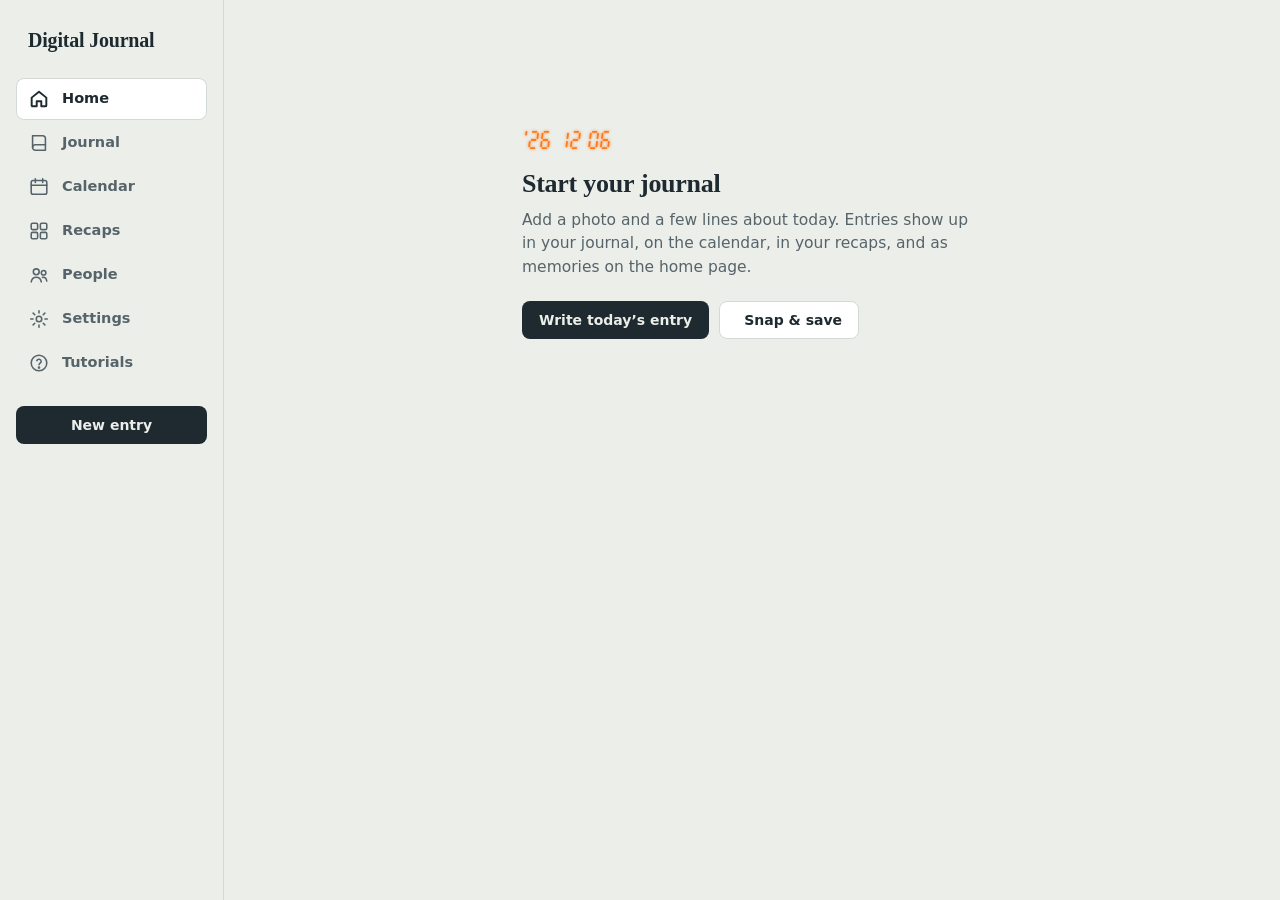
==== index.html @ 603ba82e "Add files via upload" ====
<!doctype html>
<html lang="en" data-theme="fog" class="tf-classic">
<head>
  <meta charset="utf-8">
  <meta name="viewport" content="width=device-width, initial-scale=1, viewport-fit=cover">
  <title>Digital Journal</title>
  <meta name="theme-color" content="#ECEEEA">
  <meta name="apple-mobile-web-app-capable" content="yes">
  <link rel="manifest" href="manifest.webmanifest">
  <link rel="icon" href="icons/icon.svg" type="image/svg+xml">
  <link rel="apple-touch-icon" href="icons/icon-192.png">
  <script>
    // Apply saved look settings before the page draws, so there is no flash.
    try {
      var s = JSON.parse(localStorage.getItem('dj-settings') || '{}'), r = document.documentElement;
      var t = s.theme || 'fog';
      if (t === 'auto') t = window.matchMedia && matchMedia('(prefers-color-scheme: dark)').matches ? (s.autoDark || 'midnight') : (s.autoLight || 'fog');
      if (t === 'seasonal') { var m = new Date().getMonth(); t = m < 2 || m === 11 ? 'winter' : m < 5 ? 'spring' : m < 8 ? 'summer' : 'autumn'; }
      if (localStorage.getItem('dj-lock')) r.classList.add('is-locked');
      r.dataset.theme = t;
      if (s.titleFont) r.classList.add('tf-' + s.titleFont);
      r.dataset.paper = s.paper || 'plain';
      r.dataset.frame = s.frame || 'none';
      r.dataset.dropcap = s.dropcap === false ? 'off' : 'on';
    } catch (e) {}
  </script>
  <link rel="stylesheet" href="styles.css">
</head>
<body>
  <div id="lockScreen" class="lock-screen" hidden>
    <form class="lock-card" id="lockForm" novalidate>
      <svg class="lock-icon" viewBox="0 0 24 24" aria-hidden="true"><rect x="5" y="10.5" width="14" height="10" rx="2"/><path d="M8 10.5V8a4 4 0 0 1 8 0v2.5"/></svg>
      <h1 id="lockHello">Welcome back</h1>
      <p class="muted">Enter your passcode to open your journal.</p>
      <input id="lockPass" class="text-input lock-input" type="password" autocomplete="current-password" aria-label="Passcode" placeholder="Passcode">
      <p class="ed-error" id="lockError" role="alert"></p>
      <button class="btn btn-primary lock-btn" type="submit" id="lockBtn">Unlock</button>
      <button class="linkbtn" type="button" id="lockForgot">Forgot your passcode?</button>
      <div class="lock-forgot" id="lockForgotBox" hidden>
        <p>Your journal is encrypted with your passcode, so it can’t be reset. To start again, erase this journal and then import a backup file in Settings.</p>
        <label class="field"><span>Type ERASE to confirm</span><input id="lockErase" class="text-input" type="text" autocomplete="off"></label>
        <button class="btn btn-danger" type="button" id="lockEraseBtn">Erase this journal</button>
      </div>
    </form>
  </div>
  <!-- Ink texture used by the rubber-stamp date style -->
  <svg width="0" height="0" style="position:absolute" aria-hidden="true">
    <filter id="rough"><feTurbulence type="fractalNoise" baseFrequency="1.4" numOctaves="2" seed="3" result="n"/><feDisplacementMap in="SourceGraphic" in2="n" scale="1.6"/></filter>
  </svg>

  <div class="shell">
    <nav class="rail" aria-label="Main">
      <a class="brand" href="#/home">Digital Journal</a>
      <a class="nav-link" data-nav="home" href="#/home">
        <svg viewBox="0 0 24 24" aria-hidden="true"><path d="M4 10.5 12 4l8 6.5V19a1 1 0 0 1-1 1h-4.5v-5.5h-5V20H5a1 1 0 0 1-1-1z"/></svg>
        <span>Home</span>
      </a>
      <a class="nav-link" data-nav="journal" href="#/journal">
        <svg viewBox="0 0 24 24" aria-hidden="true"><path d="M5 4h11a3 3 0 0 1 3 3v13H8a3 3 0 0 1-3-3V4z"/><path d="M5 17a3 3 0 0 1 3-3h11"/></svg>
        <span>Journal</span>
      </a>
      <a class="nav-link" data-nav="calendar" href="#/calendar">
        <svg viewBox="0 0 24 24" aria-hidden="true"><rect x="3.5" y="5" width="17" height="15" rx="2"/><path d="M3.5 10h17M8 3v4M16 3v4"/></svg>
        <span>Calendar</span>
      </a>
      <a class="nav-link" data-nav="recap" href="#/recap">
        <svg viewBox="0 0 24 24" aria-hidden="true"><rect x="3.5" y="3.5" width="7" height="7" rx="1.5"/><rect x="13.5" y="3.5" width="7" height="7" rx="1.5"/><rect x="3.5" y="13.5" width="7" height="7" rx="1.5"/><rect x="13.5" y="13.5" width="7" height="7" rx="1.5"/></svg>
        <span>Recaps</span>
      </a>
      <a class="nav-link" data-nav="people" href="#/people">
        <svg viewBox="0 0 24 24" aria-hidden="true"><circle cx="9" cy="8.5" r="3.2"/><path d="M3.5 19.5c.6-3.2 2.9-5 5.5-5s4.9 1.8 5.5 5"/><circle cx="17" cy="9.5" r="2.5"/><path d="M15.8 14.6c2.3-.3 4.2 1.2 4.7 4"/></svg>
        <span>People</span>
      </a>
      <a class="nav-link" data-nav="settings" href="#/settings">
        <svg viewBox="0 0 24 24" aria-hidden="true"><circle cx="12" cy="12" r="3"/><path d="M12 3v2.5M12 18.5V21M3 12h2.5M18.5 12H21M5.6 5.6l1.8 1.8M16.6 16.6l1.8 1.8M5.6 18.4l1.8-1.8M16.6 7.4l1.8-1.8"/></svg>
        <span>Settings</span>
      </a>
      <a class="nav-link nav-help" data-nav="help" href="#/help">
        <svg viewBox="0 0 24 24" aria-hidden="true"><circle cx="12" cy="12" r="8.5"/><path d="M9.6 9.4a2.5 2.5 0 0 1 4.8.9c0 1.7-2.4 2.1-2.4 3.7"/><circle cx="12" cy="17" r=".6" fill="currentColor"/></svg>
        <span>Tutorials</span>
      </a>
      <button class="btn btn-primary rail-new" type="button" data-action="new">New entry</button>
      <button class="btn btn-ghost rail-lock" type="button" data-action="lock-now" hidden>
        <svg viewBox="0 0 24 24" aria-hidden="true"><rect x="5" y="10.5" width="14" height="10" rx="2"/><path d="M8 10.5V8a4 4 0 0 1 8 0v2.5"/></svg>Lock now
      </button>
    </nav>
    <main id="view" tabindex="-1"></main>
  </div>

  <button class="fab" type="button" data-action="new" aria-label="New entry">
    <svg viewBox="0 0 24 24" aria-hidden="true"><path d="M12 5v14M5 12h14"/></svg>
  </button>

  <dialog id="editor" aria-labelledby="edHeading">
    <form id="editorForm" novalidate>
      <header class="ed-head">
        <button type="button" class="btn btn-ghost" data-ed="cancel">Cancel</button>
        <h2 id="edHeading">New entry</h2>
        <button type="submit" class="btn btn-primary" id="edSave">Save</button>
      </header>
      <div class="ed-body" id="edBody">
        <div class="ed-draft" id="edDraft" hidden></div>
        <div class="ed-top">
          <label class="ed-date"><span>Date</span><input type="date" id="edDate" required></label>
          <button type="button" class="ed-toggle" data-ed="fav" id="edFav" aria-pressed="false" title="Favorite">☆ Favorite</button>
        </div>
        <p class="ed-auto" id="edAuto" hidden></p>
        <div class="ed-field">
          <p class="ed-label" id="edMoodLabel">Mood <span id="edMoodName"></span></p>
          <div class="ed-moods" id="edMoods" role="radiogroup" aria-labelledby="edMoodLabel"></div>
        </div>
        <div class="ed-photos" id="edPhotos"></div>
        <label class="ed-add">
          <input type="file" id="edFile" accept="image/*" multiple>
          <svg viewBox="0 0 24 24" aria-hidden="true"><rect x="3.5" y="5.5" width="17" height="13" rx="2"/><circle cx="9" cy="10.5" r="1.6"/><path d="m4 17 5-4.5 3.5 3 3-2.5 4.5 4"/></svg>
          <span>Add photos</span>
        </label>
        <p class="ed-hint">You can also drop or paste photos here. The first photo is the cover.</p>
        <div id="edTitleWrap" class="ed-title-wrap">
          <input id="edTitle" class="ed-title title-text" type="text" placeholder="Title (optional)" maxlength="140" autocomplete="off">
        </div>
        <div class="ed-fonts" id="edFonts" role="radiogroup" aria-label="Title font"></div>
        <div class="ed-prompts" id="edPrompts"></div>
        <textarea id="edText" class="ed-text" placeholder="What happened today?" rows="8"></textarea>
        <div class="ed-field">
          <p class="ed-label">Voice notes &amp; videos</p>
          <div class="ed-media" id="edMedia"></div>
          <div class="row-tight">
            <button type="button" class="btn btn-line" data-ed="record">● Record a voice note</button>
            <label class="btn btn-line ed-vid"><input type="file" id="edVideo" accept="video/*">🎬 Add a video</label>
          </div>
        </div>
        <div class="ed-field">
          <p class="ed-label">Song of the day</p>
          <div class="ed-song">
            <input id="edSongTitle" class="text-input" type="text" placeholder="Song" maxlength="120" autocomplete="off">
            <input id="edSongArtist" class="text-input" type="text" placeholder="Artist" maxlength="120" autocomplete="off">
            <input id="edSongLink" class="text-input" type="url" placeholder="Link (Spotify, YouTube…), optional" maxlength="500" autocomplete="off">
          </div>
        </div>
        <div class="ed-field">
          <p class="ed-label">Who was there</p>
          <div class="ed-people" id="edPeople"></div>
        </div>
        <div class="ed-field">
          <p class="ed-label">Tags</p>
          <div class="ed-tags" id="edTags"></div>
        </div>
        <div class="ed-field">
          <p class="ed-label"><label for="edPlace">Where</label></p>
          <div class="ed-place-row">
            <select id="edPlace" class="text-input"></select>
            <button type="button" class="btn btn-line" data-ed="new-place">New place</button>
          </div>
        </div>
        <div class="ed-field">
          <p class="ed-label" id="edTintLabel">Entry color</p>
          <div class="ed-tints" id="edTints" role="radiogroup" aria-labelledby="edTintLabel"></div>
        </div>
        <p class="ed-error" id="edError" role="alert"></p>
        <div class="ed-danger" id="edDanger">
          <button type="button" class="btn btn-danger" data-ed="delete">Delete entry</button>
        </div>
      </div>
    </form>
  </dialog>

  <dialog id="personDlg" class="mini" aria-labelledby="pdHeading">
    <form id="personForm" novalidate>
      <header class="ed-head">
        <button type="button" class="btn btn-ghost" data-close>Cancel</button>
        <h2 id="pdHeading">New person</h2>
        <button type="submit" class="btn btn-primary">Save</button>
      </header>
      <div class="mini-body">
        <label class="avatar-pick">
          <input type="file" id="pdFile" accept="image/*">
          <span class="avatar xl" id="pdAvatar"></span>
          <span class="link">Choose photo</span>
        </label>
        <label class="field"><span>Name</span><input id="pdName" class="text-input" type="text" maxlength="60" autocomplete="off" required></label>
        <p class="ed-error" id="pdError" role="alert"></p>
        <div class="ed-danger" id="pdDanger"><button type="button" class="btn btn-danger" data-pd="delete">Delete person</button></div>
      </div>
    </form>
  </dialog>

  <dialog id="placeDlg" class="mini" aria-labelledby="plHeading">
    <form id="placeForm" novalidate>
      <header class="ed-head">
        <button type="button" class="btn btn-ghost" data-close>Cancel</button>
        <h2 id="plHeading">New place</h2>
        <button type="submit" class="btn btn-primary">Save</button>
      </header>
      <div class="mini-body">
        <label class="field"><span>Name</span><input id="plName" class="text-input" type="text" maxlength="80" placeholder="Library, Mom’s house, Lake Thunderbird…" autocomplete="off" required></label>
        <label class="field"><span>Address or Google Maps link</span><input id="plAddr" class="text-input" type="text" maxlength="500" placeholder="Paste a link or type an address" autocomplete="off"></label>
        <div class="row-tight">
          <button type="button" class="btn btn-line" data-pl="locate">Use my current location</button>
          <span class="muted" id="plStatus"></span>
        </div>
        <div class="map-box" id="plMap"></div>
        <p class="ed-error" id="plError" role="alert"></p>
        <div class="ed-danger" id="plDanger"><button type="button" class="btn btn-danger" data-pl="delete">Delete place</button></div>
      </div>
    </form>
  </dialog>

  <dialog id="passDlg" class="mini" aria-labelledby="psHeading">
    <form id="passForm" novalidate>
      <header class="ed-head">
        <button type="button" class="btn btn-ghost" data-close>Cancel</button>
        <h2 id="psHeading">Set a passcode</h2>
        <button type="submit" class="btn btn-primary" id="psSave">Save</button>
      </header>
      <div class="mini-body" id="psBody"></div>
    </form>
  </dialog>

  <dialog id="quickDlg" class="mini" aria-labelledby="qcHeading">
    <form id="quickForm" novalidate>
      <header class="ed-head">
        <button type="button" class="btn btn-ghost" data-close>Cancel</button>
        <h2 id="qcHeading">Snap &amp; save</h2>
        <button type="submit" class="btn btn-primary" id="qcSave">Save</button>
      </header>
      <div class="mini-body">
        <div class="qc-photo" id="qcPhoto">
          <label class="btn btn-line"><input type="file" id="qcCamera" accept="image/*" capture="environment" hidden>Take photo</label>
          <label class="btn btn-line"><input type="file" id="qcPick" accept="image/*" hidden>Choose photo</label>
        </div>
        <input id="qcLine" class="text-input qc-line" type="text" maxlength="140" placeholder="One line about it" autocomplete="off">
        <div class="ed-moods qc-moods" id="qcMoods" role="radiogroup" aria-label="Mood"></div>
        <p class="muted" id="qcInfo"></p>
        <p class="ed-error" id="qcError" role="alert"></p>
      </div>
    </form>
  </dialog>

  <dialog id="tagDlg" class="mini" aria-labelledby="tgHeading">
    <form id="tagForm" novalidate>
      <header class="ed-head">
        <button type="button" class="btn btn-ghost" data-close>Cancel</button>
        <h2 id="tgHeading">New tag</h2>
        <button type="submit" class="btn btn-primary">Save</button>
      </header>
      <div class="mini-body">
        <label class="field"><span>Name</span><input id="tgName" class="text-input" type="text" maxlength="40" autocomplete="off" required></label>
        <div class="field"><span>Color</span><div class="ed-tints" id="tgColors" role="radiogroup" aria-label="Tag color"></div></div>
        <p class="ed-error" id="tgError" role="alert"></p>
        <div class="ed-danger" id="tgDanger"><button type="button" class="btn btn-danger" data-tg="delete">Delete tag</button></div>
      </div>
    </form>
  </dialog>

  <dialog id="lightbox" aria-label="Photo viewer">
    <img id="lbImg" alt="">
    <video id="lbVideo" controls playsinline hidden></video>
    <button type="button" class="lb-btn lb-close" data-lb="close" aria-label="Close">
      <svg viewBox="0 0 24 24" aria-hidden="true"><path d="M6 6l12 12M18 6 6 18"/></svg>
    </button>
    <button type="button" class="lb-btn lb-prev" data-lb="prev" aria-label="Previous photo">
      <svg viewBox="0 0 24 24" aria-hidden="true"><path d="M15 5l-7 7 7 7"/></svg>
    </button>
    <button type="button" class="lb-btn lb-next" data-lb="next" aria-label="Next photo">
      <svg viewBox="0 0 24 24" aria-hidden="true"><path d="M9 5l7 7-7 7"/></svg>
    </button>
    <p class="lb-count" id="lbCount"></p>
  </dialog>

  <div id="tray" class="tray" hidden></div>
  <div id="toast" role="status" aria-live="polite"></div>

  <script src="core.js"></script>
  <script src="app.js"></script>
</body>
</html>
---- styles.css ----
/* Digital Journal — styles (v0.2) */

/* ---------- Fonts (bundled so the app works offline) ---------- */
@font-face { font-family: "Literata"; font-weight: 200 900; font-display: swap; src: url("fonts/literata-latin-opsz-normal.woff2") format("woff2"); }
@font-face { font-family: "Manrope"; font-weight: 200 800; font-display: swap; src: url("fonts/manrope-latin-wght-normal.woff2") format("woff2"); }
@font-face { font-family: "Playfair Display"; font-weight: 400 900; font-display: swap; src: url("fonts/playfair-display-latin-wght-normal.woff2") format("woff2"); }
@font-face { font-family: "Caveat"; font-weight: 400 700; font-display: swap; src: url("fonts/caveat-latin-wght-normal.woff2") format("woff2"); }
@font-face { font-family: "Dancing Script"; font-weight: 400 700; font-display: swap; src: url("fonts/dancing-script-latin-wght-normal.woff2") format("woff2"); }
@font-face { font-family: "Special Elite"; font-weight: 400; font-display: swap; src: url("fonts/special-elite-latin-400-normal.woff2") format("woff2"); }
@font-face { font-family: "Patrick Hand"; font-weight: 400; font-display: swap; src: url("fonts/patrick-hand-latin-400-normal.woff2") format("woff2"); }
@font-face { font-family: "Abril Fatface"; font-weight: 400; font-display: swap; src: url("fonts/abril-fatface-latin-400-normal.woff2") format("woff2"); }
@font-face { font-family: "Pacifico"; font-weight: 400; font-display: swap; src: url("fonts/pacifico-latin-400-normal.woff2") format("woff2"); }

/* ---------- Base tokens ---------- */
:root {
  --serif: "Literata", Georgia, "Times New Roman", serif;
  --sans: "Manrope", system-ui, -apple-system, "Segoe UI", Roboto, sans-serif;
  --stamp: #FF7A1A;
  --danger: #B3362B;
  --rail-w: 224px;
  --tab-h: 64px;
  --safe-b: env(safe-area-inset-bottom, 0px);
  --title-font: var(--serif);
  --title-weight: 600;
  --title-scale: 1;
  --tint-mix: 76%;
}

/* ---------- Themes (also used on the small previews in Settings) ---------- */
[data-theme="fog"]      { --fog:#ECEEEA; --fog-2:#E1E5E0; --paper:#FFFFFF; --ink:#1E2A2F; --ink-2:#56646A; --ink-3:#8A969A; --line:#D3D9D4; --sea:#2F6F73; --text:#2A383E; --stamp-ink:#E0600A; color-scheme: light; }
[data-theme="paper"]    { --fog:#F3EEE4; --fog-2:#E8E1D3; --paper:#FFFDF8; --ink:#2B2620; --ink-2:#6B6156; --ink-3:#9C9184; --line:#DDD4C4; --sea:#8A5A2B; --text:#3A332B; --stamp-ink:#D2591A; color-scheme: light; }
[data-theme="sepia"]    { --fog:#E6DAC3; --fog-2:#DACCB1; --paper:#F4EBDA; --ink:#3B2F22; --ink-2:#6E5D48; --ink-3:#9A8670; --line:#CDBC9E; --sea:#7A4E2A; --text:#45372A; --stamp-ink:#C4531A; color-scheme: light; }
[data-theme="sakura"]   { --fog:#F7EDEF; --fog-2:#EEDFE3; --paper:#FFFFFF; --ink:#3A2630; --ink-2:#7A5F6A; --ink-3:#A88F99; --line:#E7D3D9; --sea:#B8476D; --text:#45313B; --stamp-ink:#E0600A; color-scheme: light; }
[data-theme="lavender"] { --fog:#EEEDF6; --fog-2:#E2E0EF; --paper:#FFFFFF; --ink:#26223D; --ink-2:#625D7E; --ink-3:#918CA9; --line:#D9D6E8; --sea:#6150B0; --text:#34304A; --stamp-ink:#E0600A; color-scheme: light; }
[data-theme="ocean"]    { --fog:#E6EDF2; --fog-2:#D8E2EA; --paper:#FFFFFF; --ink:#172A39; --ink-2:#50677A; --ink-3:#8397A7; --line:#CCD8E2; --sea:#22639C; --text:#26394A; --stamp-ink:#E0600A; color-scheme: light; }
[data-theme="forest"]   { --fog:#E7EDE5; --fog-2:#DAE3D7; --paper:#FFFFFF; --ink:#1E2E23; --ink-2:#556A5B; --ink-3:#889A8C; --line:#CCD8CB; --sea:#3B774C; --text:#2B3D31; --stamp-ink:#D2591A; color-scheme: light; }
[data-theme="mint"]     { --fog:#E5F3EE; --fog-2:#D5EAE2; --paper:#FFFFFF; --ink:#15322A; --ink-2:#4E6E64; --ink-3:#84A097; --line:#C7E0D7; --sea:#1C8669; --text:#233F37; --stamp-ink:#E0600A; color-scheme: light; }
[data-theme="sunset"]   { --fog:#F6E9E0; --fog-2:#EEDBCF; --paper:#FFFBF8; --ink:#3A2420; --ink-2:#7A5C55; --ink-3:#A88B83; --line:#E8D2C5; --sea:#B9472A; --text:#47302B; --stamp-ink:#D2591A; color-scheme: light; }
[data-theme="midnight"] { --fog:#13181B; --fog-2:#1B2226; --paper:#1D2529; --ink:#E6EAE8; --ink-2:#A3B0B4; --ink-3:#6E7C81; --line:#2C363B; --sea:#7FC4C0; --text:#D2DAD8; --stamp-ink:#FF8A33; color-scheme: dark; }
[data-theme="charcoal"] { --fog:#0E0E0F; --fog-2:#19191B; --paper:#1A1A1C; --ink:#F2F2F2; --ink-2:#ABABAF; --ink-3:#75757A; --line:#2C2C30; --sea:#F2B33D; --text:#DEDEE0; --stamp-ink:#FF8A33; color-scheme: dark; }
[data-theme="plum"]     { --fog:#1B1320; --fog-2:#251B2B; --paper:#251B2B; --ink:#F1E6EF; --ink-2:#BBA6B6; --ink-3:#85707F; --line:#3A2C41; --sea:#E28BB5; --text:#E2D3DF; --stamp-ink:#FF8A33; color-scheme: dark; }
[data-theme="spring"]   { --fog:#F1F4EC; --fog-2:#E5EBDD; --paper:#FFFFFF; --ink:#27332A; --ink-2:#60705F; --ink-3:#93A190; --line:#D8E1D1; --sea:#C2577A; --text:#34403A; --stamp-ink:#E0600A; color-scheme: light; }
[data-theme="summer"]   { --fog:#EEF5F7; --fog-2:#DDEBEF; --paper:#FFFFFF; --ink:#14313D; --ink-2:#4B6B78; --ink-3:#81A0AB; --line:#CCE0E6; --sea:#0E8AA8; --text:#21404C; --stamp-ink:#E0600A; color-scheme: light; }
[data-theme="autumn"]   { --fog:#F4ECE1; --fog-2:#EADDCB; --paper:#FFFBF5; --ink:#3A2A1E; --ink-2:#76604C; --ink-3:#A68F79; --line:#E3D3BE; --sea:#B5562A; --text:#47362A; --stamp-ink:#C4531A; color-scheme: light; }
[data-theme="winter"]   { --fog:#EEF2F7; --fog-2:#E0E7F0; --paper:#FFFFFF; --ink:#1C2838; --ink-2:#596B80; --ink-3:#8C9CB0; --line:#D3DCE8; --sea:#3C6E9E; --text:#2A3747; --stamp-ink:#E0600A; color-scheme: light; }
[data-theme="midnight"], [data-theme="charcoal"], [data-theme="plum"] { --tint-mix: 84%; }

/* ---------- Title fonts (a class on <html> sets the default; a class on an entry overrides it) ---------- */
.tf-classic    { --title-font: "Literata", Georgia, serif;         --title-weight: 600; --title-scale: 1; }
.tf-elegant    { --title-font: "Playfair Display", Georgia, serif; --title-weight: 600; --title-scale: 1.04; }
.tf-hand       { --title-font: "Caveat", cursive;                  --title-weight: 600; --title-scale: 1.38; }
.tf-script     { --title-font: "Dancing Script", cursive;          --title-weight: 600; --title-scale: 1.24; }
.tf-typewriter { --title-font: "Special Elite", "Courier New", monospace; --title-weight: 400; --title-scale: 1; }
.tf-notebook   { --title-font: "Patrick Hand", cursive;            --title-weight: 400; --title-scale: 1.2; }
.tf-display    { --title-font: "Abril Fatface", Georgia, serif;    --title-weight: 400; --title-scale: 1.06; }
.tf-retro      { --title-font: "Pacifico", cursive;                --title-weight: 400; --title-scale: 1; }
.tf-clean      { --title-font: "Manrope", system-ui, sans-serif;   --title-weight: 700; --title-scale: .96; }
.title-text {
  font-family: var(--title-font); font-weight: var(--title-weight);
  font-size: calc(var(--ts, 20px) * var(--title-scale)); line-height: 1.22; letter-spacing: -.005em;
}

* { box-sizing: border-box; }
html { -webkit-text-size-adjust: 100%; }
body {
  margin: 0; background: var(--fog); color: var(--ink);
  font: 400 15px/1.5 var(--sans); -webkit-font-smoothing: antialiased;
}
img { display: block; max-width: 100%; }
a { color: inherit; }
button, input, textarea { font: inherit; color: inherit; }
h1, h2, h3 { margin: 0; }
p { margin: 0; }
:focus-visible { outline: 2px solid var(--sea); outline-offset: 2px; }
svg { fill: none; stroke: currentColor; stroke-width: 1.7; stroke-linecap: round; stroke-linejoin: round; }
.sr { position: absolute; width: 1px; height: 1px; overflow: hidden; clip: rect(0 0 0 0); white-space: nowrap; }

/* ---------- Shell ---------- */
.shell { min-height: 100vh; position: relative; z-index: 2; }
#view { outline: none; padding: 28px 18px calc(var(--tab-h) + var(--safe-b) + 96px); overflow-x: clip; }

.rail {
  position: fixed; z-index: 20; left: 0; right: 0; bottom: 0;
  height: calc(var(--tab-h) + var(--safe-b)); padding-bottom: var(--safe-b);
  display: flex; align-items: stretch;
  background: color-mix(in srgb, var(--fog) 93%, transparent);
  backdrop-filter: blur(12px); border-top: 1px solid var(--line);
}
.rail .brand, .rail .rail-new { display: none; }
.nav-link {
  flex: 1; display: flex; flex-direction: column; align-items: center; justify-content: center; gap: 3px;
  text-decoration: none; color: var(--ink-2); font-size: 11px; font-weight: 600; min-width: 0;
}
.nav-link svg { width: 22px; height: 22px; }
.nav-link[aria-current="page"] { color: var(--ink); }
.nav-link[aria-current="page"] svg { stroke-width: 2.1; }

.fab {
  position: fixed; z-index: 21; right: 18px; bottom: calc(var(--tab-h) + var(--safe-b) + 16px);
  width: 56px; height: 56px; border-radius: 50%; border: 0;
  background: var(--ink); color: var(--fog); display: grid; place-items: center; cursor: pointer;
  box-shadow: 0 6px 18px rgba(0, 0, 0, .28);
}
.fab svg { width: 26px; height: 26px; stroke-width: 2.2; }

@media (min-width: 860px) {
  .shell { display: grid; grid-template-columns: var(--rail-w) 1fr; }
  .rail {
    position: sticky; top: 0; height: 100vh; bottom: auto; padding: 28px 16px;
    flex-direction: column; gap: 2px; border-top: 0; border-right: 1px solid var(--line);
    background: transparent; backdrop-filter: none;
  }
  .rail .brand { display: block; text-decoration: none; padding: 0 12px 24px; font: 600 20px/1.2 var(--serif); letter-spacing: -.01em; }
  .nav-link { flex: 0 0 auto; flex-direction: row; justify-content: flex-start; gap: 12px; padding: 10px 12px; border-radius: 8px; font-size: 14.5px; }
  .nav-link:hover { background: var(--fog-2); }
  .nav-link[aria-current="page"] { background: var(--paper); box-shadow: inset 0 0 0 1px var(--line); }
  .rail .rail-new { display: flex; margin-top: 20px; }
  .fab { display: none; }
  #view { padding: 40px 44px 96px; }
}

/* ---------- Buttons ---------- */
.btn {
  display: inline-flex; align-items: center; justify-content: center; gap: 8px;
  font: 600 14px/1 var(--sans); padding: 11px 16px; border-radius: 8px;
  border: 1px solid transparent; cursor: pointer; text-decoration: none; white-space: nowrap;
}
.btn-primary { background: var(--ink); color: var(--fog); }
.btn-primary:hover { opacity: .88; }
.btn-primary:disabled { opacity: .5; cursor: progress; }
.btn-ghost { background: transparent; color: var(--ink); }
.btn-ghost:hover { background: var(--fog-2); }
.btn-line { background: var(--paper); border-color: var(--line); color: var(--ink); }
.btn-line:hover { border-color: var(--ink-3); }
.btn-danger { background: transparent; color: var(--danger); border-color: color-mix(in srgb, var(--danger) 40%, transparent); }
.btn-danger:hover { background: color-mix(in srgb, var(--danger) 8%, transparent); }
.icon-btn {
  width: 38px; height: 38px; display: inline-grid; place-items: center; flex: none;
  border-radius: 8px; border: 1px solid var(--line); background: var(--paper); color: var(--ink); cursor: pointer; text-decoration: none;
}
.icon-btn svg { width: 18px; height: 18px; }
.icon-btn:hover { border-color: var(--ink-3); }
.link { color: var(--sea); font-weight: 600; text-decoration: none; }
.link:hover { text-decoration: underline; }

/* ---------- Date stamp (film camera imprint) ---------- */
.stamp { display: block; height: 17px; width: auto; fill: var(--stamp); stroke: none; filter: drop-shadow(0 0 1.5px rgba(255, 122, 26, .85)); }
.stamp rect { stroke: none; }
.stamp-paper { fill: var(--stamp-ink); filter: none; }
.stamp-lg { height: 24px; }

/* ---------- Page heads ---------- */
.page { max-width: 720px; margin: 0 auto; }
.page-wide { max-width: 1080px; margin: 0 auto; }
.page-head { display: flex; align-items: center; gap: 12px; flex-wrap: wrap; margin-bottom: 26px; }
.page-head h1 { font: 600 clamp(28px, 4vw, 38px)/1.1 var(--serif); letter-spacing: -.02em; margin-right: auto; }
.search {
  flex: 1 1 200px; max-width: 280px; font: 500 14px var(--sans); color: var(--ink);
  padding: 10px 14px; border-radius: 8px; border: 1px solid var(--line); background: var(--paper);
}
.search::placeholder { color: var(--ink-3); }
.views { display: inline-flex; padding: 3px; border-radius: 9px; background: var(--fog-2); }
.views button {
  width: 38px; height: 34px; display: grid; place-items: center; border: 0; border-radius: 7px;
  background: transparent; color: var(--ink-2); cursor: pointer;
}
.views button svg { width: 18px; height: 18px; }
.views button[aria-pressed="true"] { background: var(--paper); color: var(--ink); box-shadow: 0 0 0 1px var(--line); }

/* ---------- Photos (shared) ---------- */
.ph { position: relative; overflow: hidden; background: var(--fog-2); min-height: 0; }
.ph img { width: 100%; height: 100%; object-fit: cover; opacity: 0; transition: opacity .35s ease; }
.ph img.loaded { opacity: 1; }
.ph .more { position: absolute; inset: 0; display: grid; place-items: center; background: rgba(20, 26, 30, .55); color: #fff; font: 600 18px var(--sans); }

/* ---------- Journal: story view ---------- */
.month-group + .month-group { margin-top: 44px; }
.month-label {
  display: flex; align-items: baseline; justify-content: space-between; gap: 12px;
  margin-bottom: 14px; padding-bottom: 10px; border-bottom: 1px solid var(--line);
}
.month-label strong { font: 600 22px/1.2 var(--serif); color: var(--ink); letter-spacing: -.01em; }
.month-label a { font-size: 13.5px; }

.cards { display: grid; gap: 18px; }
.card { background: var(--paper); border-radius: 10px; overflow: hidden; box-shadow: 0 0 0 1px var(--line); }
.card-link { display: block; text-decoration: none; }
.card-link:hover .card-body h3 { text-decoration: underline; text-underline-offset: 3px; text-decoration-thickness: 1px; }
.mosaic-card { position: relative; display: grid; gap: 2px; aspect-ratio: 16 / 10; background: var(--paper); }
.mosaic-card.n-2 { grid-template-columns: 1fr 1fr; }
.mosaic-card.n-3, .mosaic-card.n-4 { grid-template-columns: 2fr 1fr; grid-template-rows: 1fr 1fr; }
.mosaic-card.n-3 .ph:first-child, .mosaic-card.n-4 .ph:first-child { grid-row: span 2; }
.mosaic-card > .stamp { position: absolute; right: 14px; bottom: 12px; z-index: 2; }
.card-body { padding: 16px 18px 18px; }
.card-body .stamp { margin-bottom: 10px; }
.card-day { font-size: 13px; font-weight: 600; color: var(--ink-2); }
.card-body h3 { --ts: 20px; margin-top: 4px; color: var(--ink); }
.excerpt {
  font: 400 15.5px/1.6 var(--serif); color: var(--text); margin-top: 6px;
  display: -webkit-box; -webkit-line-clamp: 3; -webkit-box-orient: vertical; overflow: hidden;
}

/* ---------- Journal: tile views ---------- */
.tiles { display: grid; gap: 8px; grid-template-columns: repeat(auto-fill, minmax(var(--tile, 180px), 1fr)); }
.tiles.size-s { --tile: 104px; gap: 4px; }
.tiles.size-m { --tile: 170px; }
.tiles.size-l { --tile: 280px; gap: 12px; }
.tile-e {
  position: relative; display: block; aspect-ratio: 1 / 1; border-radius: 8px; overflow: hidden;
  background: var(--paper); box-shadow: 0 0 0 1px var(--line); text-decoration: none; color: var(--ink);
}
.size-s .tile-e { border-radius: 4px; }
.tile-e .ph { position: absolute; inset: 0; }
.tile-e .cap {
  position: absolute; left: 0; right: 0; bottom: 0; z-index: 2; padding: 34px 12px 11px; color: #fff;
  background: linear-gradient(180deg, rgba(0, 0, 0, 0) 0%, rgba(0, 0, 0, .62) 100%);
}
.tile-e .cap .title-text { --ts: 16px; display: -webkit-box; -webkit-line-clamp: 2; -webkit-box-orient: vertical; overflow: hidden; }
.size-l .tile-e .cap { padding: 50px 16px 14px; }
.size-l .tile-e .cap .title-text { --ts: 21px; }
.tile-e .cap .d { font-size: 12px; font-weight: 600; opacity: .88; margin-top: 2px; }
.tile-e .multi { position: absolute; z-index: 2; top: 8px; right: 8px; padding: 2px 7px; border-radius: 4px; background: rgba(0, 0, 0, .5); color: #fff; font-size: 11.5px; font-weight: 700; }
.size-s .tile-e .cap { padding: 18px 6px 5px; }
.size-s .tile-e .cap .title-text { display: none; }
.size-s .tile-e .cap .d { font-size: 11px; margin: 0; }
.size-s .tile-e .multi { top: 4px; right: 4px; font-size: 10px; padding: 1px 5px; }
.tile-e.text { padding: 14px; display: flex; flex-direction: column; gap: 8px; }
.tile-e.text .stamp { height: 13px; align-self: flex-start; }
.tile-e.text .title-text { --ts: 17px; }
.tile-e.text .tx { font: 400 13.5px/1.5 var(--serif); color: var(--text); overflow: hidden; display: -webkit-box; -webkit-line-clamp: 5; -webkit-box-orient: vertical; }
.size-s .tile-e.text { padding: 7px; gap: 4px; }
.size-s .tile-e.text .tx { display: none; }
.size-s .tile-e.text .title-text { --ts: 12px; display: -webkit-box; -webkit-line-clamp: 3; -webkit-box-orient: vertical; overflow: hidden; }
.size-s .tile-e.text .stamp { height: 10px; }

.empty { max-width: 460px; margin: 10vh auto 0; }
.empty h2 { font: 600 26px/1.2 var(--serif); letter-spacing: -.01em; margin-bottom: 10px; }
.empty p { color: var(--ink-2); margin-bottom: 22px; font-size: 15.5px; }
.empty .stamp { margin-bottom: 18px; height: 20px; }
.no-results { color: var(--ink-2); padding: 24px 0; }

/* ---------- Home ---------- */
.home-head { display: flex; align-items: flex-end; justify-content: space-between; gap: 12px; flex-wrap: wrap; margin-bottom: 20px; }
.home-head h1 { font: 600 clamp(26px, 3.6vw, 36px)/1.15 var(--serif); letter-spacing: -.02em; }
.home-head p { color: var(--ink-2); font-weight: 600; font-size: 14px; }

.hero {
  position: relative; overflow: hidden; border-radius: 14px; background: #111;
  height: clamp(320px, 58vh, 600px); isolation: isolate;
}
.slide { position: absolute; inset: 0; opacity: 0; transition: opacity 1.1s ease; display: block; text-decoration: none; color: #fff; }
.slide.on { opacity: 1; z-index: 1; }
.slide .bg { position: absolute; inset: -40px; width: calc(100% + 80px); height: calc(100% + 80px); max-width: none; object-fit: cover; filter: blur(28px) brightness(.62) saturate(1.15); }
.slide .fg { position: absolute; inset: 0; width: 100%; height: 100%; object-fit: contain; }
.slide.on .fg { animation: drift 14s ease-out both; }
@keyframes drift { from { transform: scale(1); } to { transform: scale(1.045); } }
.slide .shade { position: absolute; inset: 0; background: linear-gradient(180deg, rgba(0, 0, 0, 0) 45%, rgba(0, 0, 0, .7) 100%); }
.slide .info { position: absolute; left: 0; right: 0; bottom: 0; padding: 0 28px 34px; z-index: 2; }
.slide .info .stamp { height: 18px; margin-bottom: 12px; }
.slide .info .title-text { --ts: clamp(26px, 4.2vw, 44px); text-shadow: 0 2px 14px rgba(0, 0, 0, .45); max-width: 22ch; }
.slide .info .when { margin-top: 8px; font-weight: 600; font-size: 14px; opacity: .9; }
.slide.quote { background: var(--paper); color: var(--ink); }
.slide.quote .q { position: absolute; inset: 0; display: flex; flex-direction: column; justify-content: center; padding: 40px clamp(28px, 7vw, 90px); }
.slide.quote .q blockquote { margin: 0; font: 400 clamp(20px, 2.8vw, 30px)/1.5 var(--serif); color: var(--text); max-width: 34ch; }
.slide.quote .q .title-text { --ts: 18px; margin-top: 18px; color: var(--ink-2); }
.slide.quote .q .stamp { margin-bottom: 18px; }
.hero-ctrl { position: absolute; z-index: 3; right: 16px; top: 16px; display: flex; gap: 6px; }
.hero-ctrl button {
  width: 38px; height: 38px; border-radius: 50%; border: 0; cursor: pointer; display: grid; place-items: center;
  background: rgba(0, 0, 0, .38); color: #fff; backdrop-filter: blur(6px);
}
.hero-ctrl button:hover { background: rgba(0, 0, 0, .55); }
.hero-ctrl svg { width: 18px; height: 18px; stroke-width: 2; }
.hero-progress { position: absolute; z-index: 3; left: 0; right: 0; bottom: 0; height: 3px; background: rgba(255, 255, 255, .18); }
.hero-progress span { display: block; height: 100%; width: 0; background: var(--stamp); }
.hero-progress span.run { animation: fill var(--dur, 8s) linear forwards; }
.hero.paused .hero-progress span { animation-play-state: paused; }
@keyframes fill { to { width: 100%; } }
.hero-empty { display: grid; place-items: center; text-align: center; padding: 30px; background: var(--paper); box-shadow: 0 0 0 1px var(--line); height: auto; min-height: 260px; }
.hero-empty h2 { font: 600 24px/1.25 var(--serif); margin-bottom: 8px; color: var(--ink); }
.hero-empty p { color: var(--ink-2); margin-bottom: 18px; max-width: 42ch; }

.home-sec { margin-top: 40px; }
.home-sec > header { display: flex; align-items: baseline; justify-content: space-between; gap: 12px; margin-bottom: 14px; }
.home-sec > header h2 { font: 600 22px/1.2 var(--serif); letter-spacing: -.01em; }
.home-sec > header a { font-size: 13.5px; }
.otd-year + .otd-year { margin-top: 26px; }
.otd-year h3 { font: 600 15px var(--sans); margin-bottom: 4px; }
.otd-year h3 span { color: var(--ink-2); font-weight: 500; }
.otd-year .recap-line { color: var(--ink-2); font-size: 14px; margin-bottom: 12px; }
.mem-row { display: grid; gap: 12px; grid-template-columns: repeat(auto-fill, minmax(230px, 1fr)); }
.mem {
  display: block; text-decoration: none; background: var(--paper); border-radius: 10px; overflow: hidden;
  box-shadow: 0 0 0 1px var(--line);
}
.mem:hover { box-shadow: 0 0 0 1px var(--ink-3); }
.mem .ph { aspect-ratio: 4 / 3; }
.mem .mb { padding: 12px 14px 14px; }
.mem .mb .title-text { --ts: 17px; }
.mem .mb .stamp { margin-bottom: 8px; }
.mem .mb p { font: 400 14px/1.5 var(--serif); color: var(--text); margin-top: 4px; display: -webkit-box; -webkit-line-clamp: 2; -webkit-box-orient: vertical; overflow: hidden; }
.mem .mb .md { font-family: var(--sans); font-size: 12.5px; font-weight: 600; color: var(--ink-2); margin-bottom: 2px; }
.note {
  background: var(--paper); border-radius: 10px; box-shadow: 0 0 0 1px var(--line); padding: 18px 20px;
  display: flex; align-items: center; justify-content: space-between; gap: 16px; flex-wrap: wrap; color: var(--ink-2);
}
.note p { max-width: 54ch; }
.month-line { color: var(--ink-2); font-size: 15px; }
.month-line b { color: var(--ink); }

/* ---------- Calendar ---------- */
.cal-head { display: flex; align-items: center; gap: 8px; flex-wrap: wrap; margin-bottom: 20px; }
.cal-head h1 { font: 600 clamp(26px, 4vw, 36px)/1.1 var(--serif); letter-spacing: -.02em; min-width: 0; margin: 0 8px; }
.cal-head .spacer { flex: 1; }
.weekdays, .cal { display: grid; grid-template-columns: repeat(7, minmax(0, 1fr)); gap: 6px; }
.weekdays { margin-bottom: 6px; }
.weekdays span { font-size: 12.5px; font-weight: 600; color: var(--ink-2); padding-left: 4px; }
.day {
  position: relative; aspect-ratio: 1 / 1; padding: 0; border-radius: 8px; overflow: hidden;
  border: 1px solid var(--line); background: var(--paper); color: var(--ink); cursor: pointer; text-align: left;
}
.day:hover { border-color: var(--ink-3); }
.day.blank { visibility: hidden; }
.day.future { background: transparent; border-style: dashed; }
.day .ph { position: absolute; inset: 0; }
.day .num { position: absolute; z-index: 2; top: 7px; left: 9px; font-size: 13.5px; font-weight: 600; }
.day.has-photo .num { color: #fff; text-shadow: 0 1px 3px rgba(0, 0, 0, .55); }
.day.has-photo::after { content: ""; position: absolute; inset: 0; z-index: 1; pointer-events: none; background: linear-gradient(180deg, rgba(0, 0, 0, .38) 0%, rgba(0, 0, 0, 0) 38%); }
.day .count {
  position: absolute; z-index: 2; right: 7px; bottom: 7px; min-width: 20px; height: 20px; padding: 0 6px;
  border-radius: 10px; background: rgba(255, 255, 255, .92); color: #1E2A2F; font-size: 11.5px; font-weight: 700; display: grid; place-items: center;
}
.day .dot { position: absolute; left: 10px; bottom: 10px; width: 7px; height: 7px; border-radius: 50%; background: var(--stamp-ink); }
.day.today { box-shadow: 0 0 0 2px var(--ink); border-color: var(--ink); }
.cal-foot { display: flex; align-items: center; justify-content: space-between; gap: 12px; flex-wrap: wrap; margin-top: 20px; color: var(--ink-2); }
@media (max-width: 560px) {
  .weekdays, .cal { gap: 3px; }
  .day { border-radius: 5px; }
  .day .num { top: 4px; left: 5px; font-size: 11.5px; }
  .day .count { right: 3px; bottom: 3px; min-width: 16px; height: 16px; font-size: 10px; padding: 0 4px; }
  .day .dot { left: 6px; bottom: 6px; width: 6px; height: 6px; }
  .weekdays span { font-size: 11px; padding-left: 2px; }
}

/* ---------- Day & entry ---------- */
.back { display: inline-flex; align-items: center; gap: 6px; margin-bottom: 22px; padding: 6px 10px 6px 6px; }
.back svg { width: 18px; height: 18px; }
.entry-full + .entry-full { margin-top: 56px; padding-top: 40px; border-top: 1px solid var(--line); }
.entry-head .stamp { margin-bottom: 14px; }
.entry-date { font-size: 14px; font-weight: 600; color: var(--ink-2); }
.entry-head .title-text { --ts: clamp(28px, 4.2vw, 38px); margin-top: 6px; letter-spacing: -.015em; }
.photo-stack { display: grid; gap: 10px; margin: 24px 0; }
.photo-stack.two-up { grid-template-columns: 1fr 1fr; }
.photo-btn { padding: 0; border: 0; background: var(--fog-2); border-radius: 8px; overflow: hidden; cursor: zoom-in; display: block; width: 100%; }
.photo-btn img { width: 100%; height: auto; opacity: 0; transition: opacity .35s ease; }
.photo-btn img.loaded { opacity: 1; }
.photo-stack.two-up .photo-btn { aspect-ratio: 1 / 1; }
.photo-stack.two-up .photo-btn img { height: 100%; object-fit: cover; }
.entry-text { font: 400 18px/1.75 var(--serif); color: var(--text); margin-top: 20px; max-width: 64ch; }
.entry-text p + p { margin-top: 1em; }
.entry-actions { display: flex; gap: 10px; margin-top: 32px; }
.day-add { margin-top: 48px; }

/* ---------- Recaps ---------- */
.recap-head { display: flex; align-items: center; gap: 8px; flex-wrap: wrap; margin-bottom: 26px; }
.recap-head .spacer { flex: 1; }
.seg { display: inline-flex; padding: 3px; border-radius: 9px; background: var(--fog-2); flex-wrap: wrap; }
.seg a, .seg button { padding: 7px 14px; border-radius: 7px; border: 0; background: transparent; cursor: pointer; font: 600 13.5px var(--sans); text-decoration: none; color: var(--ink-2); }
.seg [aria-current="true"], .seg [aria-pressed="true"] { background: var(--paper); color: var(--ink); box-shadow: 0 0 0 1px var(--line); }
.recap-title { font: 600 clamp(40px, 8vw, 72px)/1 var(--serif); letter-spacing: -.03em; margin: 4px 0 18px; }
.recap-summary { font: 400 clamp(19px, 2.4vw, 23px)/1.55 var(--serif); max-width: 38ch; color: var(--text); }
.recap-summary b { font-weight: 600; color: var(--ink); }
.recap-section { margin-top: 44px; }
.recap-section > h2 { font: 600 15px var(--sans); color: var(--ink-2); margin-bottom: 14px; }
.strip { display: grid; grid-template-columns: repeat(var(--days, 31), minmax(0, 1fr)); gap: 3px; margin-top: 26px; max-width: 620px; }
.strip i { aspect-ratio: 1 / 2.4; border-radius: 2px; background: var(--line); }
.strip i.on { background: var(--ink); }
.strip i.photo { background: var(--stamp-ink); }
.strip-legend { display: flex; gap: 16px; margin-top: 10px; font-size: 12.5px; color: var(--ink-2); }
.strip-legend span::before { content: ""; display: inline-block; width: 9px; height: 9px; border-radius: 2px; margin-right: 6px; vertical-align: -1px; background: var(--line); }
.strip-legend .l-on::before { background: var(--ink); }
.strip-legend .l-photo::before { background: var(--stamp-ink); }
.mosaic { display: grid; grid-template-columns: repeat(auto-fill, minmax(130px, 1fr)); grid-auto-rows: 130px; grid-auto-flow: dense; gap: 4px; }
.mosaic .tile { padding: 0; border: 0; border-radius: 4px; overflow: hidden; cursor: zoom-in; background: var(--fog-2); position: relative; }
.mosaic .tile.big { grid-column: span 2; grid-row: span 2; }
.mosaic .tile img { width: 100%; height: 100%; object-fit: cover; opacity: 0; transition: opacity .35s ease; }
.mosaic .tile img.loaded { opacity: 1; }
.mosaic .tile .stamp { position: absolute; right: 8px; bottom: 7px; height: 11px; }
.mosaic .tile.big .stamp { height: 14px; right: 12px; bottom: 10px; }
.entry-rows { list-style: none; margin: 0; padding: 0; border-top: 1px solid var(--line); }
.entry-rows li { border-bottom: 1px solid var(--line); }
.entry-rows a { display: grid; grid-template-columns: 52px 1fr auto; gap: 14px; align-items: center; padding: 12px 4px; text-decoration: none; }
.entry-rows a:hover { background: color-mix(in srgb, var(--paper) 50%, transparent); }
.entry-rows .dnum { font: 600 24px/1 var(--serif); text-align: center; }
.entry-rows .dnum small { display: block; font: 600 11.5px var(--sans); color: var(--ink-2); margin-top: 4px; }
.entry-rows .rt { --ts: 16px; display: block; }
.entry-rows .rx { font-size: 13.5px; color: var(--ink-2); display: -webkit-box; -webkit-line-clamp: 1; -webkit-box-orient: vertical; overflow: hidden; }
.entry-rows .rthumb { width: 52px; height: 52px; border-radius: 4px; overflow: hidden; }
.months { display: grid; grid-template-columns: repeat(auto-fill, minmax(210px, 1fr)); gap: 14px; }
.mtile { display: block; text-decoration: none; background: var(--paper); border-radius: 10px; overflow: hidden; box-shadow: 0 0 0 1px var(--line); }
.mtile:hover { box-shadow: 0 0 0 1px var(--ink-3); }
.mtile .cover { aspect-ratio: 3 / 2; }
.mtile .cover.none { display: grid; place-items: center; color: var(--ink-3); font-size: 13px; background: var(--fog-2); }
.mtile .mt-body { padding: 12px 14px 14px; }
.mtile h3 { font: 600 18px/1.2 var(--serif); }
.mtile .mt-meta { font-size: 13px; color: var(--ink-2); margin-top: 2px; }
.mtile .strip { margin-top: 10px; gap: 2px; }
.mtile .strip i { aspect-ratio: 1 / 2; border-radius: 1px; }
.mtile.quiet { background: transparent; box-shadow: 0 0 0 1px var(--line) inset; }

/* ---------- Settings ---------- */
.panel { background: var(--paper); border-radius: 10px; box-shadow: 0 0 0 1px var(--line); padding: 22px; }
.panel + .panel { margin-top: 16px; }
.panel h2 { font: 600 19px/1.3 var(--serif); margin-bottom: 6px; }
.panel > p { color: var(--ink-2); max-width: 62ch; }
.panel .row { display: flex; gap: 10px; flex-wrap: wrap; margin-top: 16px; align-items: center; }
.facts { display: flex; flex-wrap: wrap; gap: 8px 28px; margin-top: 14px; font-size: 14px; }
.facts b { font-weight: 700; }
.file-btn input { display: none; }
.text-input { font: 500 15px var(--sans); color: var(--ink); padding: 10px 12px; border: 1px solid var(--line); border-radius: 8px; background: var(--paper); width: min(320px, 100%); }
.themes { display: grid; grid-template-columns: repeat(auto-fill, minmax(140px, 1fr)); gap: 12px; margin-top: 16px; }
.swatch {
  border: 0; padding: 0; cursor: pointer; text-align: left; border-radius: 10px; overflow: hidden;
  background: var(--fog); color: var(--ink); box-shadow: 0 0 0 1px var(--line);
}
.themes { --sel: var(--ink); }
.swatch[aria-checked="true"] { outline: 2.5px solid var(--sel); outline-offset: 3px; }
.swatch .sw-art { display: block; padding: 12px; height: 74px; position: relative; }
.swatch .sw-card { display: block; height: 100%; border-radius: 6px; background: var(--paper); box-shadow: 0 0 0 1px var(--line); padding: 8px 9px; }
.swatch .sw-line { display: block; height: 6px; border-radius: 3px; background: var(--ink); width: 62%; }
.swatch .sw-line + .sw-line { margin-top: 6px; background: var(--ink-3); width: 82%; }
.swatch .sw-dot { position: absolute; right: 18px; bottom: 18px; width: 12px; height: 12px; border-radius: 50%; background: var(--sea); }
.swatch .sw-name { display: block; padding: 8px 12px 10px; font: 600 13.5px var(--sans); background: var(--fog); }
.fonts { display: grid; grid-template-columns: repeat(auto-fill, minmax(200px, 1fr)); gap: 10px; margin-top: 16px; }
.font-opt {
  border: 1px solid var(--line); border-radius: 10px; background: var(--paper); color: var(--ink);
  padding: 14px 16px; cursor: pointer; text-align: left; display: flex; flex-direction: column; gap: 4px; min-height: 84px;
}
.font-opt .title-text { --ts: 21px; }
.font-opt small { color: var(--ink-2); font-size: 12.5px; font-weight: 600; }
.font-opt[aria-checked="true"] { border-color: var(--ink); box-shadow: inset 0 0 0 1px var(--ink); }

/* ---------- Editor dialog ---------- */
dialog { border: 0; padding: 0; color: var(--ink); }
#editor { width: min(660px, 100vw - 32px); max-height: calc(100vh - 48px); border-radius: 14px; background: var(--paper); box-shadow: 0 24px 60px rgba(0, 0, 0, .3); }
#editor::backdrop { background: rgba(20, 26, 30, .5); }
#editor[open] { display: flex; flex-direction: column; }
#editorForm { display: flex; flex-direction: column; min-height: 0; flex: 1; }
.ed-head { display: flex; align-items: center; gap: 8px; padding: 12px 14px; border-bottom: 1px solid var(--line); flex: none; }
.ed-head h2 { flex: 1; text-align: center; font: 600 16px var(--sans); }
.ed-body { overflow-y: auto; padding: 18px 22px 26px; flex: 1; }
.ed-body.drag { background: var(--fog); box-shadow: inset 0 0 0 2px var(--sea); }
.ed-date { display: inline-flex; align-items: center; gap: 10px; font-size: 13.5px; font-weight: 600; color: var(--ink-2); }
.ed-date input { font: 600 14.5px var(--sans); color: var(--ink); padding: 8px 10px; border: 1px solid var(--line); border-radius: 8px; background: var(--paper); }
.ed-photos { display: grid; grid-template-columns: repeat(auto-fill, minmax(96px, 1fr)); gap: 8px; margin-top: 18px; }
.ed-photos:empty { display: none; }
.ed-ph { position: relative; aspect-ratio: 1 / 1; border-radius: 6px; overflow: hidden; background: var(--fog-2); }
.ed-ph img { width: 100%; height: 100%; object-fit: cover; }
.ed-ph.pending::after {
  content: ""; position: absolute; left: 50%; top: 50%; width: 22px; height: 22px; margin: -11px;
  border-radius: 50%; border: 2.5px solid var(--ink-3); border-top-color: transparent; animation: spin .8s linear infinite;
}
.ed-ph .x, .ed-ph .cv { position: absolute; top: 5px; width: 26px; height: 26px; border-radius: 50%; border: 0; cursor: pointer; background: rgba(20, 26, 30, .72); color: #fff; display: grid; place-items: center; }
.ed-ph .x { right: 5px; }
.ed-ph .cv { left: 5px; }
.ed-ph .x svg, .ed-ph .cv svg { width: 14px; height: 14px; stroke-width: 2.2; }
.ed-ph .badge { position: absolute; left: 5px; bottom: 5px; padding: 2px 7px; border-radius: 4px; background: rgba(255, 255, 255, .92); color: #1E2A2F; font-size: 11px; font-weight: 700; }
.ed-add { display: flex; align-items: center; justify-content: center; gap: 10px; margin-top: 14px; padding: 16px; border: 1.5px dashed var(--line); border-radius: 10px; cursor: pointer; font-weight: 600; color: var(--ink-2); }
.ed-add:hover, .ed-add:focus-within { border-color: var(--ink-3); color: var(--ink); }
.ed-add input { position: absolute; width: 1px; height: 1px; opacity: 0; pointer-events: none; }
.ed-add svg { width: 22px; height: 22px; }
.ed-hint { font-size: 12.5px; color: var(--ink-3); margin-top: 8px; }
.ed-title-wrap { margin-top: 22px; }
.ed-title { --ts: 26px; display: block; width: 100%; border: 0; padding: 4px 0; background: transparent; color: var(--ink); }
.ed-title:focus { outline: none; }
.ed-fonts { display: flex; gap: 6px; overflow-x: auto; padding: 4px 1px 6px; margin-top: 4px; scrollbar-width: thin; }
.ed-fonts button {
  flex: none; border: 1px solid var(--line); background: var(--paper); color: var(--ink-2); border-radius: 999px;
  padding: 5px 12px; cursor: pointer; white-space: nowrap; line-height: 1.3;
}
.ed-fonts button .title-text { --ts: 14px; line-height: 1.3; }
.ed-fonts button[aria-checked="true"] { border-color: var(--ink); color: var(--ink); box-shadow: inset 0 0 0 1px var(--ink); }
.ed-text { display: block; width: 100%; margin-top: 12px; border: 0; padding: 4px 0; background: transparent; resize: vertical; min-height: 220px; font: 400 17px/1.7 var(--serif); color: var(--text); }
.ed-text:focus { outline: none; }
.ed-title::placeholder, .ed-text::placeholder { color: var(--ink-3); }
.ed-error { color: var(--danger); font-size: 13.5px; font-weight: 600; min-height: 1px; margin-top: 6px; }
.ed-danger { margin-top: 20px; padding-top: 18px; border-top: 1px solid var(--line); }
@media (max-width: 640px) {
  #editor { width: 100vw; max-width: 100vw; height: 100%; max-height: 100%; border-radius: 0; margin: 0; }
  .ed-body { padding: 16px 18px 40px; }
}

/* ---------- Lightbox ---------- */
#lightbox { width: 100vw; height: 100vh; max-width: 100vw; max-height: 100vh; margin: 0; background: rgba(12, 16, 18, .96); }
#lightbox[open] { display: grid; place-items: center; }
#lightbox::backdrop { background: rgba(12, 16, 18, .9); }
#lbImg { max-width: calc(100vw - 32px); max-height: calc(100vh - 96px); object-fit: contain; border-radius: 3px; }
.lb-btn { position: fixed; width: 46px; height: 46px; border-radius: 50%; border: 0; cursor: pointer; background: rgba(255, 255, 255, .12); color: #fff; display: grid; place-items: center; }
.lb-btn:hover { background: rgba(255, 255, 255, .22); }
.lb-btn svg { width: 22px; height: 22px; stroke-width: 2; }
.lb-close { top: 16px; right: 16px; }
.lb-prev { left: 16px; top: 50%; margin-top: -23px; }
.lb-next { right: 16px; top: 50%; margin-top: -23px; }
.lb-count { position: fixed; bottom: 22px; left: 0; right: 0; text-align: center; color: rgba(255, 255, 255, .7); font-size: 13px; }
#lightbox.single .lb-prev, #lightbox.single .lb-next, #lightbox.single .lb-count { display: none; }

/* ---------- Toast ---------- */
#toast {
  position: fixed; z-index: 50; left: 50%; bottom: calc(var(--tab-h) + var(--safe-b) + 24px);
  transform: translate(-50%, 16px); opacity: 0; pointer-events: none;
  background: var(--ink); color: var(--fog); padding: 11px 18px; border-radius: 8px;
  font-weight: 600; font-size: 14px; transition: opacity .2s, transform .2s;
}
#toast.show { opacity: 1; transform: translate(-50%, 0); }
@media (min-width: 860px) { #toast { bottom: 28px; left: calc(50% + var(--rail-w) / 2); } }

@keyframes spin { to { transform: rotate(360deg); } }
@media (prefers-reduced-motion: reduce) {
  *, *::before, *::after { transition: none !important; animation-duration: 0s !important; }
  .slide.on .fg { animation: none; }
  .hero-progress { display: none; }
}


/* =================== v0.3 =================== */

/* ---------- Entry color tint ---------- */
.tinted { background-color: color-mix(in srgb, var(--paper) var(--tint-mix), var(--tint)) !important; }

/* ---------- Moods ---------- */
.mood-e { font-size: 1.15em; line-height: 1; }
.mood-badge {
  display: inline-flex; align-items: center; gap: 6px; padding: 3px 11px 3px 6px; border-radius: 999px;
  background: color-mix(in srgb, var(--mc) 30%, var(--paper)); color: var(--ink); font-size: 13px; font-weight: 600;
}
.mood-badge .mood-e { font-size: 17px; }
.card-day { display: flex; align-items: center; gap: 8px; }
.tile-e .mood-corner { position: absolute; z-index: 3; top: 7px; left: 8px; font-size: 18px; line-height: 1; filter: drop-shadow(0 1px 2px rgba(0, 0, 0, .35)); }
.size-s .tile-e .mood-corner { font-size: 13px; top: 4px; left: 4px; }
.tile-e.text .mood-corner { position: static; filter: none; }

/* ---------- Editor additions ---------- */
.ed-field { margin-top: 22px; }
.ed-label { font-size: 13.5px; font-weight: 600; color: var(--ink-2); margin-bottom: 8px; }
.ed-label span { color: var(--ink); }
.ed-moods { display: flex; flex-wrap: wrap; gap: 6px; }
.ed-moods button {
  width: 42px; height: 42px; border-radius: 50%; border: 1px solid var(--line); background: var(--paper);
  font-size: 21px; line-height: 1; cursor: pointer; display: grid; place-items: center; padding: 0;
}
.ed-moods button:hover { border-color: var(--ink-3); }
.ed-moods button[aria-checked="true"] { background: color-mix(in srgb, var(--mc) 40%, var(--paper)); border-color: var(--ink); box-shadow: inset 0 0 0 1px var(--ink); }
.ed-people { display: flex; flex-wrap: wrap; gap: 6px; }
.chip {
  display: inline-flex; align-items: center; gap: 7px; padding: 3px 12px 3px 3px; border-radius: 999px;
  border: 1px solid var(--line); background: var(--paper); color: var(--ink); cursor: pointer; font-weight: 600; font-size: 13.5px;
}
.chip[aria-pressed="true"] { border-color: var(--ink); box-shadow: inset 0 0 0 1px var(--ink); background: var(--fog-2); }
.chip.add { padding: 7px 13px; color: var(--ink-2); border-style: dashed; }
.ed-place-row { display: flex; gap: 8px; flex-wrap: wrap; }
.ed-place-row select { flex: 1; min-width: 180px; width: auto; }
.ed-tints { display: flex; flex-wrap: wrap; gap: 9px; }
.ed-tints button {
  width: 34px; height: 34px; border-radius: 50%; border: 1px solid var(--line); cursor: pointer; padding: 0;
  background: var(--sw, var(--paper)); display: grid; place-items: center; font-size: 15px; color: var(--ink-2);
}
.ed-tints button[aria-checked="true"] { outline: 2px solid var(--ink); outline-offset: 2px; }

/* ---------- Avatars ---------- */
.avatar {
  width: 26px; height: 26px; border-radius: 50%; background: var(--fog-2); color: var(--ink-2);
  display: inline-grid; place-items: center; font-size: 11px; font-weight: 700; flex: none; overflow: hidden;
}
.avatar img { width: 100%; height: 100%; object-fit: cover; }
.avatar.md { width: 40px; height: 40px; font-size: 15px; }
.avatar.lg { width: 76px; height: 76px; font-size: 26px; }
.avatar.xl { width: 112px; height: 112px; font-size: 38px; }

/* ---------- Small dialogs (person, place) ---------- */
dialog.mini { width: min(480px, 100vw - 32px); max-height: calc(100vh - 48px); border-radius: 14px; background: var(--paper); box-shadow: 0 24px 60px rgba(0, 0, 0, .3); }
dialog.mini::backdrop { background: rgba(20, 26, 30, .5); }
dialog.mini[open] { display: flex; flex-direction: column; }
dialog.mini form { display: flex; flex-direction: column; min-height: 0; }
.mini-body { padding: 18px 22px 24px; display: grid; gap: 14px; overflow-y: auto; }
.field { display: grid; gap: 6px; font-size: 13.5px; font-weight: 600; color: var(--ink-2); }
.field .text-input { width: 100%; }
select.text-input { appearance: auto; }
.avatar-pick { display: flex; flex-direction: column; align-items: center; gap: 8px; cursor: pointer; }
.avatar-pick input { position: absolute; width: 1px; height: 1px; opacity: 0; }
.row-tight { display: flex; align-items: center; gap: 10px; flex-wrap: wrap; }
.muted { color: var(--ink-2); font-size: 13px; }
.map-box { position: relative; border-radius: 10px; overflow: hidden; background: var(--fog-2); }
.map-box:empty { display: none; }
.map-box iframe { display: block; width: 100%; height: 220px; border: 0; position: relative; z-index: 1; }
.map-box::before { content: "Map needs an internet connection"; position: absolute; inset: 0; display: grid; place-items: center; color: var(--ink-3); font-size: 13px; }

/* ---------- Entry page: a sheet of paper ---------- */
.entry-full { position: relative; }
.sheet { background: var(--paper); border-radius: 12px; box-shadow: 0 0 0 1px var(--line); padding: clamp(20px, 4vw, 40px); }
.entry-meta { display: flex; flex-wrap: wrap; gap: 8px; margin-top: 14px; align-items: center; }
.pill {
  display: inline-flex; align-items: center; gap: 6px; padding: 3px 11px 3px 3px; border-radius: 999px;
  background: color-mix(in srgb, var(--ink) 7%, transparent); color: var(--ink); text-decoration: none; font-size: 13px; font-weight: 600;
}
.pill:hover { background: color-mix(in srgb, var(--ink) 12%, transparent); }
.pill .pin { width: 26px; height: 26px; display: grid; place-items: center; }
.pill .pin svg { width: 16px; height: 16px; }
.entry-place { margin-top: 30px; }
.entry-place .map-box iframe { height: 240px; }
.entry-place p { display: flex; justify-content: space-between; gap: 12px; flex-wrap: wrap; margin-bottom: 10px; font-weight: 600; }
.pframe { position: relative; display: block; }
.pframe .pcap { display: none; }

/* ---------- Paper textures ---------- */
[data-paper="dotted"] .sheet, [data-paper="dotted"] .ed-text {
  background-image: radial-gradient(color-mix(in srgb, var(--ink-3) 55%, transparent) 1px, transparent 1.4px);
  background-size: 20px 20px;
}
[data-paper="grid"] .sheet, [data-paper="grid"] .ed-text {
  background-image: linear-gradient(color-mix(in srgb, var(--sea) 14%, transparent) 1px, transparent 1px), linear-gradient(90deg, color-mix(in srgb, var(--sea) 14%, transparent) 1px, transparent 1px);
  background-size: 22px 22px;
}
[data-paper="lined"] .entry-text {
  --lh: 32px; line-height: var(--lh);
  background-image: linear-gradient(transparent calc(var(--lh) - 1px), color-mix(in srgb, var(--sea) 32%, transparent) 0);
  background-size: 100% var(--lh);
}
[data-paper="lined"] .entry-text p + p { margin-top: var(--lh); }
[data-paper="lined"] .ed-text {
  line-height: 30px; padding: 0;
  background-image: linear-gradient(transparent 29px, color-mix(in srgb, var(--sea) 32%, transparent) 0);
  background-size: 100% 30px; background-attachment: local;
}
[data-paper="grain"] .sheet, [data-paper="grain"] .ed-text {
  background-image: url("data:image/svg+xml,%3Csvg xmlns='http://www.w3.org/2000/svg' width='180' height='180'%3E%3Cfilter id='n'%3E%3CfeTurbulence type='fractalNoise' baseFrequency='.8' numOctaves='3' stitchTiles='stitch'/%3E%3CfeColorMatrix values='0 0 0 0 .45 0 0 0 0 .38 0 0 0 0 .3 0 0 0 .16 0'/%3E%3C/filter%3E%3Crect width='100%25' height='100%25' filter='url%28%23n%29'/%3E%3C/svg%3E");
}

/* ---------- Drop caps ---------- */
[data-dropcap="on"] .entry-text > p:first-child::first-letter {
  float: left; font-family: var(--title-font); font-weight: var(--title-weight);
  font-size: calc(3.4em * var(--title-scale)); line-height: .8; margin: .1em .12em 0 0; color: var(--sea);
}

/* ---------- Photo frames ---------- */
[data-frame="print"] .pframe, [data-frame="polaroid"] .pframe {
  background: #FFFFFF; padding: 10px; border-radius: 2px;
  box-shadow: 0 1px 2px rgba(0, 0, 0, .14), 0 8px 20px rgba(0, 0, 0, .1);
}
[data-frame="polaroid"] .pframe { padding: 12px 12px 50px; }
[data-frame="print"] .pframe .photo-btn, [data-frame="polaroid"] .pframe .photo-btn { border-radius: 0; }
[data-frame="polaroid"] .pframe .pcap {
  display: block; position: absolute; left: 14px; right: 14px; bottom: 12px; text-align: center; color: #2B2B2B;
  --ts: 24px; white-space: nowrap; overflow: hidden; text-overflow: ellipsis;
}
[data-frame="print"] .photo-stack, [data-frame="polaroid"] .photo-stack { gap: 22px; }
[data-frame="print"] .photo-stack .pframe:nth-child(odd), [data-frame="polaroid"] .photo-stack .pframe:nth-child(odd) { transform: rotate(-.8deg); }
[data-frame="print"] .photo-stack .pframe:nth-child(even), [data-frame="polaroid"] .photo-stack .pframe:nth-child(even) { transform: rotate(.7deg); }
[data-frame="print"] .mosaic-card, [data-frame="polaroid"] .mosaic-card { padding: 10px; background: #FFFFFF; gap: 4px; }
[data-frame="polaroid"] .mosaic-card { padding-bottom: 28px; }
[data-frame="polaroid"] .mosaic-card > .stamp { bottom: 34px; right: 20px; }
[data-frame="print"] .mosaic-card > .stamp { bottom: 18px; right: 20px; }
/* Tiles as prints */
[data-frame="print"] .tile-e:not(.text) { background: #FFFFFF; border-radius: 2px; box-shadow: 0 1px 2px rgba(0, 0, 0, .14), 0 6px 14px rgba(0, 0, 0, .1); }
[data-frame="print"] .tile-e:not(.text) .ph { inset: 7px; }
[data-frame="print"] .tile-e:not(.text) .cap { left: 7px; right: 7px; bottom: 7px; }
[data-frame="print"] .size-s .tile-e:not(.text) .ph { inset: 4px; }
/* Tiles as polaroids: photo on top, title written underneath */
[data-frame="polaroid"] .tile-e:not(.text) {
  aspect-ratio: auto; background: #FFFFFF; border-radius: 2px; padding: 9px 9px 0; display: flex; flex-direction: column;
  box-shadow: 0 1px 2px rgba(0, 0, 0, .14), 0 6px 14px rgba(0, 0, 0, .1); color: #2B2B2B;
}
[data-frame="polaroid"] .tile-e:not(.text) .ph { position: relative; inset: auto; aspect-ratio: 1 / 1; }
[data-frame="polaroid"] .tile-e:not(.text) .cap { display: none; }
[data-frame="polaroid"] .tile-e:not(.text) .pcap { display: block; padding: 8px 2px 10px; text-align: center; }
[data-frame="polaroid"] .tile-e .pcap .title-text { --ts: 19px; display: block; white-space: nowrap; overflow: hidden; text-overflow: ellipsis; }
[data-frame="polaroid"] .tile-e .pcap small { display: block; font-size: 11.5px; color: #6B6B6B; font-weight: 600; margin-top: 1px; }
[data-frame="polaroid"] .size-s .tile-e:not(.text) { padding: 5px 5px 0; }
[data-frame="polaroid"] .size-s .tile-e .pcap { padding: 4px 0 6px; }
[data-frame="polaroid"] .size-s .tile-e .pcap .title-text { display: none; }
[data-frame="polaroid"] .size-l .tile-e .pcap .title-text { --ts: 24px; }
[data-frame="polaroid"] .tiles { gap: 16px; align-items: start; }
[data-frame="polaroid"] .tiles .tile-e:nth-child(3n+1) { transform: rotate(-1.2deg); }
[data-frame="polaroid"] .tiles .tile-e:nth-child(3n+2) { transform: rotate(.9deg); }
[data-frame="polaroid"] .tiles .tile-e:nth-child(3n) { transform: rotate(-.4deg); }
[data-frame="polaroid"] .tiles .tile-e:hover { transform: none; }
.tile-e .pcap { display: none; }


/* ---------- Stickers ---------- */
.sticker-layer { position: absolute; inset: 0; pointer-events: none; z-index: 6; }
.sticker {
  position: absolute; transform: translate(-50%, -50%) rotate(var(--r, 0deg)); font-size: calc(44px * var(--s, 1));
  line-height: 1; user-select: none; -webkit-user-select: none; pointer-events: none; filter: drop-shadow(0 2px 2px rgba(0, 0, 0, .2));
}
.decorating .sticker { pointer-events: auto; cursor: grab; touch-action: none; }
.decorating .sticker:active { cursor: grabbing; }
.decorating .sticker.sel { outline: 2px dashed var(--sea); outline-offset: 5px; border-radius: 8px; }
.decorating .sheet { box-shadow: 0 0 0 2px var(--sea); }
.tray {
  position: fixed; z-index: 30; left: 50%; transform: translateX(-50%); bottom: calc(var(--tab-h) + var(--safe-b) + 12px);
  width: min(660px, calc(100vw - 20px)); background: var(--paper); border-radius: 14px; padding: 12px 12px 10px;
  box-shadow: 0 0 0 1px var(--line), 0 16px 40px rgba(0, 0, 0, .22);
}
@media (min-width: 860px) { .tray { bottom: 20px; left: calc(50% + var(--rail-w) / 2); } }
.tray .stk { display: flex; flex-wrap: wrap; gap: 2px; max-height: 108px; overflow-y: auto; }
.tray .stk button { font-size: 25px; width: 44px; height: 44px; border: 0; background: transparent; border-radius: 8px; cursor: pointer; line-height: 1; padding: 0; }
.tray .stk button:hover { background: var(--fog-2); }
.tray .tray-row { display: flex; gap: 6px; align-items: center; margin-top: 10px; flex-wrap: wrap; }
.tray .tray-row .spacer { flex: 1; }
.tray .tray-row .btn { padding: 9px 12px; }
.tray .hint { font-size: 12.5px; color: var(--ink-2); }

/* ---------- Date stamp styles ---------- */
.stamp.dstamp { height: auto; width: auto; fill: none; filter: none; display: inline-block; line-height: 1; white-space: nowrap; }
.stamp.dstamp.rubber {
  font: 400 12.5px/1 "Special Elite", "Courier New", monospace; letter-spacing: .08em; color: #C2362B;
  border: 2px solid currentColor; border-radius: 4px; padding: 4px 7px 3px; transform: rotate(-4deg);
  background: rgba(255, 255, 255, .84); filter: url(#rough);
}
.stamp.dstamp.rubber.stamp-paper { background: transparent; }
.stamp.dstamp.hand { font: 600 22px/1 "Caveat", cursive; color: #FFFFFF; text-shadow: 0 1px 4px rgba(0, 0, 0, .65); }
.stamp.dstamp.hand.stamp-paper { color: var(--sea); text-shadow: none; }
.stamp.dstamp.rubber.stamp-lg { font-size: 15px; }
.stamp.dstamp.hand.stamp-lg { font-size: 30px; }
.mosaic .tile .stamp.dstamp.rubber, .tile-e.text .stamp.dstamp.rubber { font-size: 9.5px; padding: 3px 5px 2px; border-width: 1.5px; }
.mosaic .tile .stamp.dstamp.hand, .tile-e.text .stamp.dstamp.hand { font-size: 16px; }
.slide .info .stamp.dstamp.hand { font-size: 28px; }
.slide .info .stamp.dstamp.rubber { font-size: 14px; }

/* ---------- Calendar moods ---------- */
.cal-head .seg { margin-left: 4px; }
.cal.moods .day.has-mood { background: color-mix(in srgb, var(--mc) 42%, var(--paper)); border-color: color-mix(in srgb, var(--mc) 60%, var(--line)); }
.day .me { position: absolute; inset: 0; display: grid; place-items: center; font-size: clamp(15px, 3.2vw, 34px); line-height: 1; padding-top: 6px; }
.mood-legend { display: flex; flex-wrap: wrap; gap: 8px 16px; margin-top: 16px; font-size: 13px; color: var(--ink-2); }
.mood-legend span { display: inline-flex; align-items: center; gap: 5px; }

/* ---------- Mood recaps ---------- */
.mood-chips { display: flex; flex-wrap: wrap; gap: 8px; }
.mood-chip { display: inline-flex; gap: 6px; align-items: center; padding: 5px 12px 5px 8px; border-radius: 999px; background: color-mix(in srgb, var(--mc) 30%, var(--paper)); font-weight: 600; font-size: 13.5px; color: var(--ink); }
.mood-chip .mood-e { font-size: 17px; }
.mood-bar { display: flex; height: 14px; border-radius: 7px; overflow: hidden; max-width: 760px; margin: 14px 0 18px; background: var(--line); }
.mood-bar span { background: var(--mc); }
.pixels { display: grid; grid-template-columns: 30px repeat(31, minmax(0, 1fr)); gap: 3px; max-width: 760px; margin-top: 8px; }
.pixels .ml { font-size: 11px; font-weight: 600; color: var(--ink-2); align-self: center; }
.pixels i { aspect-ratio: 1 / 1; border-radius: 2px; background: var(--line); }
.pixels i.x { visibility: hidden; }
.pixels i.m { background: var(--mc); }
.recap-sub { color: var(--ink-2); margin-bottom: 12px; max-width: 60ch; }

/* ---------- People & places ---------- */
.people-grid { display: grid; grid-template-columns: repeat(auto-fill, minmax(140px, 1fr)); gap: 12px; }
.pcard {
  display: flex; flex-direction: column; align-items: center; gap: 8px; padding: 18px 12px 16px; text-align: center;
  background: var(--paper); border-radius: 12px; box-shadow: 0 0 0 1px var(--line); text-decoration: none; color: var(--ink);
}
.pcard:hover { box-shadow: 0 0 0 1px var(--ink-3); }
.pcard b { font-size: 15px; }
.pcard small { color: var(--ink-2); font-size: 12.5px; font-weight: 600; }
.pcard.add { background: transparent; box-shadow: 0 0 0 1.5px var(--line) inset; border: 0; cursor: pointer; justify-content: center; color: var(--ink-2); font-weight: 600; min-height: 150px; font-size: 14px; }
.plist { list-style: none; margin: 0; padding: 0; border-top: 1px solid var(--line); }
.plist li { border-bottom: 1px solid var(--line); }
.plist a { display: grid; grid-template-columns: 40px 1fr auto; gap: 12px; align-items: center; padding: 12px 4px; text-decoration: none; color: var(--ink); }
.plist a:hover { background: color-mix(in srgb, var(--paper) 50%, transparent); }
.plist .pin { width: 40px; height: 40px; border-radius: 50%; background: var(--fog-2); display: grid; place-items: center; color: var(--sea); }
.plist .pin svg { width: 20px; height: 20px; }
.plist b { display: block; font-size: 15px; }
.plist small { color: var(--ink-2); font-size: 13px; display: block; overflow: hidden; text-overflow: ellipsis; white-space: nowrap; max-width: 52ch; }
.plist .count { color: var(--ink-2); font-size: 13px; font-weight: 600; }
.sec-head { display: flex; align-items: baseline; justify-content: space-between; gap: 12px; margin: 34px 0 14px; }
.sec-head h2 { font: 600 22px/1.2 var(--serif); }
.prof-head { display: flex; align-items: center; gap: 18px; flex-wrap: wrap; margin-bottom: 26px; }
.prof-head h1 { font: 600 clamp(28px, 4vw, 36px)/1.15 var(--serif); letter-spacing: -.015em; }
.prof-head p { color: var(--ink-2); font-weight: 600; margin-top: 4px; }
.prof-head .spacer { flex: 1; }
.prof-map .map-box iframe { height: 300px; }
.prof-map { margin-bottom: 28px; }
.home-sec > header .with { display: inline-flex; align-items: center; gap: 10px; }
.home-sec > header .acts { display: flex; gap: 14px; align-items: baseline; }
.linkbtn { border: 0; background: none; padding: 0; cursor: pointer; font: 600 13.5px var(--sans); color: var(--sea); }
.linkbtn:hover { text-decoration: underline; }
.mem .ago { font-size: 12.5px; font-weight: 700; color: var(--sea); margin-bottom: 2px; }

/* ---------- Seasonal effects (home page only) ---------- */
.season-fx { position: fixed; inset: 0; pointer-events: none; z-index: 1; overflow: hidden; }
.season-fx i {
  position: absolute; top: -30px; left: var(--x); width: var(--sz); height: var(--sz); border-radius: 50%;
  background: #FFFFFF; opacity: .9; box-shadow: 0 0 5px rgba(100, 130, 170, .55); font-style: normal;
  animation: fall var(--d) linear var(--dl) infinite;
}
.season-fx.leaves i { background: none; box-shadow: none; width: auto; height: auto; font-size: var(--sz); opacity: .75; }
@keyframes fall { to { transform: translate(var(--drift), 112vh) rotate(var(--rot)); } }
@media (prefers-reduced-motion: reduce) { .season-fx { display: none; } }

/* ---------- Settings: journal look ---------- */
.look { display: grid; gap: 14px; margin-top: 16px; }
.look-row { display: flex; align-items: center; gap: 10px 16px; flex-wrap: wrap; }
.look-row > b { width: 170px; font-size: 14px; }
.stamp-demo { display: inline-flex; align-items: center; min-height: 28px; padding: 0 6px; }
.decor-mode .fab { display: none; }
.mem .mb .ago { font-family: var(--sans); }
@media (max-width: 560px) { .look-row > b { width: 100%; } }

[data-frame="polaroid"] .tile-e:not(.text) .mood-corner, [data-frame="polaroid"] .tile-e:not(.text) .multi { display: none; }
.tile-e .pcap .pm { margin-left: 4px; }
@media (max-width: 560px) {
        }


/* =================== v0.4: journal page =================== */
.entry-head .stamp { margin-bottom: 12px; }
.canvas-slot { margin: 22px 0 6px; }
.entry-text + .canvas-slot { margin-top: 28px; }
/* The page canvas: positions and sizes are in page units (1cqw = 1% of the page width) */
.pcanvas { position: relative; container-type: inline-size; width: 100%; }
.pcanvas.editing { outline: 2px dashed color-mix(in srgb, var(--sea) 55%, transparent); outline-offset: 8px; border-radius: 4px; touch-action: none; }
.pcanvas.editing::after { content: "Drag things down here to make the page longer"; position: absolute; left: 0; right: 0; bottom: 6px; text-align: center; font-size: 12.5px; color: var(--ink-3); pointer-events: none; }
.it {
  position: absolute; left: calc(var(--x) * 1cqw); top: calc(var(--y) * 1cqw); width: calc(var(--w) * 1cqw);
  transform: rotate(calc(var(--r, 0) * 1deg)); transform-origin: 50% 50%;
}
.editing .it { cursor: grab; user-select: none; -webkit-user-select: none; }
.editing .it:active { cursor: grabbing; }
.it.sel { outline: 2px solid var(--sea); outline-offset: 4px; z-index: 50; }
.it-photo[data-action] { cursor: zoom-in; }
.it-img { position: relative; overflow: hidden; background: var(--fog-2); }
.it-img img { width: 100%; height: 100%; object-fit: cover; opacity: 0; transition: opacity .3s ease; display: block; }
.it-img img.loaded { opacity: 1; }
.it-png .it-img { background: transparent; overflow: visible; }
.it-png .it-img img { object-fit: contain; }
.it-photo.fr-none .it-img { border-radius: .6cqw; box-shadow: 0 .3cqw 1.2cqw rgba(0, 0, 0, .14); }
.it-photo.fr-print, .it-photo.fr-polaroid { background: #FFFFFF; padding: calc(var(--w) * .04cqw); box-shadow: 0 .15cqw .3cqw rgba(0, 0, 0, .14), 0 1cqw 2.2cqw rgba(0, 0, 0, .12); }
.it-photo.fr-polaroid { padding-bottom: calc(var(--w) * .17cqw); }
.it-sticker .emo { display: block; text-align: center; font-size: calc(var(--w) * .82cqw); line-height: 1; filter: drop-shadow(0 .25cqw .25cqw rgba(0, 0, 0, .2)); }
/* Text stickers */
.it-badge { display: grid; place-items: center; text-align: center; color: var(--fg); filter: drop-shadow(0 .25cqw .35cqw rgba(0, 0, 0, .18)); }
.it-badge .title-text { font-size: calc(var(--w) * .115cqw * var(--title-scale)); line-height: 1.1; display: block; padding: .5em 1.1em; background: var(--bg); width: 100%; }
.bdg-ribbon .title-text, .bdg-mini.bdg-ribbon { clip-path: polygon(0 0, 100% 0, 95% 50%, 100% 100%, 0 100%, 5% 50%); }
.bdg-pill .title-text, .bdg-mini.bdg-pill { border-radius: 999px; box-shadow: inset 0 0 0 .18em var(--bg), inset 0 0 0 .3em var(--fg); }
.bdg-tag .title-text, .bdg-mini.bdg-tag { clip-path: polygon(12% 0, 100% 0, 100% 100%, 12% 100%, 0 50%); padding-left: 1.6em; background: radial-gradient(circle at .9em 50%, transparent .22em, var(--bg) .25em); }
.it-badge.bdg-seal { aspect-ratio: 1 / 1; }
.it-badge.bdg-seal .title-text { aspect-ratio: 1 / 1; border-radius: 50%; display: grid; place-items: center; padding: .4em; font-size: calc(var(--w) * .17cqw * var(--title-scale)); box-shadow: inset 0 0 0 .15em var(--bg), inset 0 0 0 .25em var(--fg); }
/* Notes */
.it-note .nt { font-size: calc(2.6cqw * var(--fs, 1)); line-height: 1.4; overflow-wrap: anywhere; }
.note-card .nt { background: #FFFFFF; color: #2B2B2B; padding: 1.1em 1.2em; font-family: var(--serif); box-shadow: 0 .2cqw .5cqw rgba(0, 0, 0, .12), 0 1cqw 2cqw rgba(0, 0, 0, .08);
  background-image: linear-gradient(transparent 1.35em, rgba(47, 111, 115, .18) 1.35em); background-size: 100% 1.4em; background-position: 0 1.1em; }
.note-sticky .nt { background: #FFE98A; color: #3A3210; padding: 1em 1.1em 1.4em; font-family: "Caveat", cursive; font-size: calc(3.6cqw * var(--fs, 1)); line-height: 1.15; box-shadow: 0 .8cqw 1.4cqw rgba(0, 0, 0, .14); }
.note-label .nt { font-family: "Caveat", cursive; font-size: calc(4.4cqw * var(--fs, 1)); line-height: 1.1; color: var(--ink); }
.note-tag .nt { background: #D9B88F; color: #3B2A1A; font-family: "Special Elite", monospace; padding: .8em 1em .8em 2em; clip-path: polygon(8% 0, 100% 0, 100% 100%, 8% 100%, 0 50%);
  background-image: radial-gradient(circle at 1em 50%, rgba(255, 255, 255, .9) .25em, transparent .28em); }
/* Handles for the selected item */
.h-rot, .h-size, .h-del { position: absolute; z-index: 5; width: 26px; height: 26px; border-radius: 50%; background: var(--paper); border: 2px solid var(--sea); box-shadow: 0 1px 4px rgba(0, 0, 0, .25); touch-action: none; }
.h-rot { left: 50%; top: -42px; margin-left: -13px; cursor: grab; }
.h-rot::after { content: ""; position: absolute; left: 50%; top: 24px; width: 2px; height: 14px; margin-left: -1px; background: var(--sea); }
.h-size { right: -15px; bottom: -15px; cursor: nwse-resize; background: var(--sea); }
.h-del { right: -15px; top: -15px; padding: 0; display: grid; place-items: center; color: var(--danger); border-color: var(--danger); cursor: pointer; }
.h-del svg { width: 13px; height: 13px; stroke-width: 2.6; }
@media (pointer: coarse) { .h-rot, .h-size, .h-del { width: 32px; height: 32px; } .h-rot { margin-left: -16px; top: -48px; } }
.page-editing .entry-actions { opacity: .4; pointer-events: none; }

/* ---------- Washi tape designs (pattern sizes follow the page width) ---------- */
.it-tape { height: calc(var(--h, 4.2) * 1cqw); font-size: 1cqw; opacity: .9; box-shadow: 0 .15cqw .3cqw rgba(0, 0, 0, .08);
  -webkit-mask: conic-gradient(from 45deg at left, #0000, #000 1deg 89deg, #0000 90deg) left / 51% .9em repeat-y, conic-gradient(from -135deg at right, #0000, #000 1deg 89deg, #0000 90deg) right / 51% .9em repeat-y;
  mask: conic-gradient(from 45deg at left, #0000, #000 1deg 89deg, #0000 90deg) left / 51% .9em repeat-y, conic-gradient(from -135deg at right, #0000, #000 1deg 89deg, #0000 90deg) right / 51% .9em repeat-y; }
.it-tape.sel { -webkit-mask: none; mask: none; }
.tape-stripe-sky { background: repeating-linear-gradient(45deg, #9EC5E8 0 .8em, #D3E6F6 .8em 1.6em); }
.tape-stripe-rose { background: repeating-linear-gradient(45deg, #F2A7BC 0 .8em, #FBDDE6 .8em 1.6em); }
.tape-stripe-mint { background: repeating-linear-gradient(-45deg, #9ED8C3 0 .7em, #DDF3EA .7em 1.4em); }
.tape-dots-red { background: radial-gradient(#E05A5A .28em, transparent .32em) 0 0 / 1.3em 1.3em, #FADCDC; }
.tape-dots-navy { background: radial-gradient(#FFFFFF .26em, transparent .3em) 0 0 / 1.2em 1.2em, #2E4372; }
.tape-gingham { background: linear-gradient(rgba(214, 72, 72, .5) 50%, transparent 0) 0 0 / 1.4em 1.4em, linear-gradient(90deg, rgba(214, 72, 72, .5) 50%, transparent 0) 0 0 / 1.4em 1.4em, #FFF6F2; }
.tape-grid { background: linear-gradient(rgba(60, 110, 158, .45) .08em, transparent 0) 0 0 / 1em 1em, linear-gradient(90deg, rgba(60, 110, 158, .45) .08em, transparent 0) 0 0 / 1em 1em, #F4F8FC; }
.tape-check { background: conic-gradient(#2B2B2B 25%, #F4EFE6 0 50%, #2B2B2B 0 75%, #F4EFE6 0) 0 0 / 1.4em 1.4em; opacity: .82; }
.tape-butter { background: #F6E3A0; }
.tape-lilac { background: #D9CCF0; }
.tape-sage { background: #C5DCBE; }
.tape-peach { background: #F8CDAE; }
.tape-kraft { background: linear-gradient(90deg, rgba(0, 0, 0, .04) 1px, transparent 1px) 0 0 / .5em 100%, #C9A27A; opacity: .95; }
.tape-gold { background: linear-gradient(115deg, #B8892B, #F4D98B 30%, #C99A3A 55%, #F0D27A 80%, #B8892B); opacity: .95; }
.tape-hearts { background: url("data:image/svg+xml,%3Csvg xmlns='http://www.w3.org/2000/svg' width='20' height='20'%3E%3Cpath d='M10 16s-6-3.7-6-7.6A3.2 3.2 0 0 1 10 6.6a3.2 3.2 0 0 1 6 1.8C16 12.3 10 16 10 16z' fill='%23E5466B'/%3E%3C/svg%3E") 0 0 / 2em 2em, #FCE4EA; }
.tape-stars { background: url("data:image/svg+xml,%3Csvg xmlns='http://www.w3.org/2000/svg' width='20' height='20'%3E%3Cpath d='m10 3 2 4.4 4.8.5-3.6 3.2 1 4.7L10 13.4l-4.2 2.4 1-4.7-3.6-3.2 4.8-.5z' fill='%23F2C744'/%3E%3C/svg%3E") 0 0 / 2em 2em, #24305E; }
.tape-flowers { background: url("data:image/svg+xml,%3Csvg xmlns='http://www.w3.org/2000/svg' width='24' height='24'%3E%3Cg fill='%23F29BB2'%3E%3Ccircle cx='12' cy='7.5' r='3'/%3E%3Ccircle cx='16.5' cy='12' r='3'/%3E%3Ccircle cx='12' cy='16.5' r='3'/%3E%3Ccircle cx='7.5' cy='12' r='3'/%3E%3C/g%3E%3Ccircle cx='12' cy='12' r='2.2' fill='%23F6D365'/%3E%3C/svg%3E") 0 0 / 2.4em 2.4em, #F2F7EC; }
.tape-zigzag { background: linear-gradient(135deg, #7FC4C0 25%, transparent 0) -.6em 0 / 1.2em 1.2em, linear-gradient(225deg, #7FC4C0 25%, transparent 0) -.6em 0 / 1.2em 1.2em, #E9F6F4; }

/* ---------- Page editor tray ---------- */
.pe-tray { padding: 10px 12px 12px; max-height: min(58vh, 520px); display: flex; flex-direction: column; width: min(760px, calc(100vw - 16px)); }
.pe-tray .tray-top { display: flex; align-items: center; gap: 6px; }
.pe-tray .tray-top .spacer { flex: 1; }
.pe-tray .tray-sel { margin: 8px 0; }
.pe-tray .hint { font-size: 12.5px; color: var(--ink-2); }
.pe-sel { display: flex; flex-wrap: wrap; gap: 6px; align-items: center; }
.pe-sel .btn { padding: 8px 11px; font-size: 13px; }
.pe-note { width: 100%; min-height: 54px; resize: vertical; font: 400 15px/1.4 var(--sans); }
.tray-tabs { display: flex; gap: 2px; border-bottom: 1px solid var(--line); overflow-x: auto; flex: none; }
.tray-tabs button { border: 0; background: none; padding: 9px 12px; font: 600 13.5px var(--sans); color: var(--ink-2); cursor: pointer; border-bottom: 2px solid transparent; white-space: nowrap; }
.tray-tabs button[aria-selected="true"] { color: var(--ink); border-bottom-color: var(--ink); }
.tray-body { overflow-y: auto; padding-top: 10px; min-height: 0; }
.pe-tray.collapsed .tray-sel, .pe-tray.collapsed .tray-tabs, .pe-tray.collapsed .tray-body { display: none; }
.stabs { display: flex; gap: 6px; overflow-x: auto; padding-bottom: 8px; scrollbar-width: thin; }
.stabs button { flex: none; border: 1px solid var(--line); background: var(--paper); color: var(--ink-2); border-radius: 999px; padding: 5px 12px; font: 600 12.5px var(--sans); cursor: pointer; white-space: nowrap; }
.stabs button[aria-selected="true"] { background: var(--ink); color: var(--fog); border-color: var(--ink); }
.sgrid { display: flex; flex-wrap: wrap; gap: 2px; }
.sgrid button { font-size: 27px; min-width: 46px; height: 46px; border: 0; background: transparent; border-radius: 8px; cursor: pointer; line-height: 1; padding: 0 4px; }
.sgrid button:hover { background: var(--fog-2); }
.sgrid .sbadge { height: auto; padding: 6px; }
.bdg-mini { display: inline-block; color: var(--fg); }
.bdg-mini .title-text { --ts: 15px; display: block; padding: .45em 1em; background: var(--bg); white-space: nowrap; }
.bdg-mini.bdg-ribbon .title-text { clip-path: polygon(0 0, 100% 0, 94% 50%, 100% 100%, 0 100%, 6% 50%); }
.bdg-mini.bdg-pill .title-text { border-radius: 999px; }
.bdg-mini.bdg-seal .title-text { border-radius: 999px; }
.bdg-mini.bdg-tag .title-text { clip-path: polygon(10% 0, 100% 0, 100% 100%, 10% 100%, 0 50%); padding-left: 1.4em; }
.bdg-mini.bdg-ribbon, .bdg-mini.bdg-pill, .bdg-mini.bdg-tag { clip-path: none; box-shadow: none; background: none; }
.tgrid { display: grid; grid-template-columns: repeat(auto-fill, minmax(104px, 1fr)); gap: 8px; }
.tgrid button { border: 0; background: transparent; cursor: pointer; padding: 6px; border-radius: 8px; display: grid; gap: 5px; justify-items: center; color: var(--ink-2); }
.tgrid button:hover { background: var(--fog-2); }
.tape-swatch { display: block; width: 88px; height: 22px; font-size: 3px; transform: rotate(-4deg); opacity: .92; box-shadow: 0 1px 2px rgba(0, 0, 0, .1);
  -webkit-mask: conic-gradient(from 45deg at left, #0000, #000 1deg 89deg, #0000 90deg) left / 51% 3px repeat-y, conic-gradient(from -135deg at right, #0000, #000 1deg 89deg, #0000 90deg) right / 51% 3px repeat-y;
  mask: conic-gradient(from 45deg at left, #0000, #000 1deg 89deg, #0000 90deg) left / 51% 3px repeat-y, conic-gradient(from -135deg at right, #0000, #000 1deg 89deg, #0000 90deg) right / 51% 3px repeat-y; }
.tgrid small { font-size: 11.5px; font-weight: 600; }
.ngrid { display: flex; flex-wrap: wrap; gap: 10px; }
.ngrid button { border: 0; background: none; cursor: pointer; padding: 4px; }
.note-swatch { display: block; }
.note-swatch span { display: block; padding: 10px 14px; font-size: 14px; }
.note-swatch.note-card span { background: #FFFFFF; color: #2B2B2B; font-family: var(--serif); box-shadow: 0 2px 6px rgba(0, 0, 0, .15); }
.note-swatch.note-sticky span { background: #FFE98A; color: #3A3210; font-family: "Caveat", cursive; font-size: 19px; }
.note-swatch.note-label span { font-family: "Caveat", cursive; font-size: 21px; color: var(--ink); }
.note-swatch.note-tag span { background: #D9B88F; color: #3B2A1A; font-family: "Special Elite", monospace; clip-path: polygon(10% 0, 100% 0, 100% 100%, 10% 100%, 0 50%); padding-left: 22px; }
.pgrid { display: grid; grid-template-columns: repeat(auto-fill, minmax(78px, 1fr)); gap: 6px; }
.pgrid button { border: 0; padding: 0; aspect-ratio: 1 / 1; border-radius: 6px; overflow: hidden; cursor: pointer; background: var(--fog-2); }
.pgrid.png button { background: repeating-conic-gradient(var(--fog-2) 0 25%, var(--paper) 0 50%) 0 0 / 14px 14px; }
.pgrid button img { width: 100%; height: 100%; object-fit: cover; opacity: 1; }
.pgrid.png button img { object-fit: contain; }
.pgrid-add { aspect-ratio: 1 / 1; border: 1.5px dashed var(--line); border-radius: 6px; display: grid; place-items: center; text-align: center; cursor: pointer; font-size: 12.5px; font-weight: 600; color: var(--ink-2); padding: 4px; }
.pgrid-add input { position: absolute; width: 1px; height: 1px; opacity: 0; }
.pgrid-add:hover { border-color: var(--ink-3); color: var(--ink); }
@media (max-width: 640px) { .pe-tray { max-height: 52vh; } .pe-sel .btn { padding: 7px 9px; } }
.tray[hidden] { display: none !important; }

/* =================== v0.5: round 1 =================== */
/* Lock screen */
html.is-locked .shell, html.is-locked .fab { visibility: hidden; }
.lock-screen { position: fixed; inset: 0; z-index: 100; display: grid; place-items: center; padding: 24px; background: var(--fog); }
.lock-screen[hidden] { display: none; }
.lock-card { width: min(380px, 100%); display: grid; gap: 12px; justify-items: center; text-align: center; background: var(--paper); border-radius: 16px; padding: 34px 28px 26px; box-shadow: 0 0 0 1px var(--line), 0 20px 50px rgba(0, 0, 0, .12); }
.lock-icon { width: 38px; height: 38px; color: var(--sea); stroke-width: 1.6; }
.lock-card h1 { font: 600 26px/1.2 var(--serif); letter-spacing: -.01em; }
.lock-input { width: 100%; text-align: center; font-size: 20px; letter-spacing: .25em; padding: 12px; }
.lock-btn { width: 100%; padding: 13px; }
.lock-forgot { display: grid; gap: 10px; text-align: left; font-size: 13.5px; color: var(--ink-2); border-top: 1px solid var(--line); padding-top: 14px; width: 100%; }
.lock-forgot[hidden] { display: none; }
.rail .rail-lock { display: none; }
@media (min-width: 860px) { .rail .rail-lock:not([hidden]) { display: flex; margin-top: 8px; justify-content: flex-start; gap: 10px; color: var(--ink-2); } .rail-lock svg { width: 18px; height: 18px; } }
.check { display: flex; gap: 10px; align-items: flex-start; font-size: 13.5px; color: var(--ink-2); line-height: 1.45; cursor: pointer; }
.check input { margin-top: 3px; width: 16px; height: 16px; flex: none; }
.auto-pick { display: flex; gap: 14px; flex-wrap: wrap; margin-top: 16px; }
.auto-pick[hidden] { display: none; }
.auto-pick .field { min-width: 200px; }

/* Tags */
.tag-chip {
  display: inline-flex; align-items: center; gap: 4px; padding: 3px 10px; border-radius: 999px; font: 600 13px/1.4 var(--sans);
  color: color-mix(in srgb, var(--tc) 70%, var(--ink)); background: color-mix(in srgb, var(--tc) 16%, var(--paper));
  border: 1px solid color-mix(in srgb, var(--tc) 40%, transparent); text-decoration: none; cursor: pointer; white-space: nowrap;
}
a.tag-chip:hover { background: color-mix(in srgb, var(--tc) 26%, var(--paper)); }
button.tag-chip[aria-pressed="true"] { background: var(--tc); color: #FFFFFF; border-color: var(--tc); }
button.tag-chip[aria-pressed="false"] { opacity: .85; }
.ed-tags { display: flex; flex-wrap: wrap; gap: 6px; }
.tag-big { width: 76px; height: 76px; border-radius: 18px; display: grid; place-items: center; font: 700 40px var(--serif); color: #FFFFFF; background: var(--tc); }
.tag-grid { display: grid; grid-template-columns: repeat(auto-fill, minmax(170px, 1fr)); gap: 12px; }
.tag-card { display: block; text-decoration: none; color: var(--ink); background: var(--paper); border-radius: 12px; overflow: hidden; box-shadow: 0 0 0 1px var(--line); border-top: 5px solid var(--tc); }
.tag-card:hover { box-shadow: 0 0 0 1px var(--ink-3); }
.tag-card .tc-cover { display: block; aspect-ratio: 16 / 9; background: color-mix(in srgb, var(--tc) 14%, var(--fog-2)); }
.tag-card .tc-body { display: block; padding: 10px 12px 12px; }
.tag-card b { display: block; font-size: 15px; }
.tag-card small { color: var(--ink-2); font-size: 12.5px; font-weight: 600; }
.fav-star { color: #E8A317; margin-left: 2px; }
.pin-mark { font-size: .9em; }

/* Journal filters */
.f-btn { gap: 6px; }
.f-btn svg { width: 17px; height: 17px; }
.f-count { display: inline-grid; place-items: center; min-width: 20px; height: 20px; padding: 0 6px; border-radius: 10px; background: var(--ink); color: var(--fog); font-size: 11.5px; }
#filterPanel[hidden] { display: none; }
.filters { background: var(--paper); border-radius: 12px; box-shadow: 0 0 0 1px var(--line); padding: 16px 18px; margin: -8px 0 22px; display: grid; gap: 14px; }
.f-row { display: grid; grid-template-columns: 74px 1fr; gap: 10px; align-items: start; }
.f-row > b { font-size: 13.5px; padding-top: 6px; }
.f-chips { display: flex; flex-wrap: wrap; gap: 6px; align-items: center; }
.f-mood { width: 38px; height: 38px; border-radius: 50%; border: 1px solid var(--line); background: var(--paper); font-size: 19px; cursor: pointer; padding: 0; }
.f-mood[aria-pressed="true"] { border-color: var(--ink); box-shadow: inset 0 0 0 1px var(--ink); background: var(--fog-2); }
.f-place { width: auto; padding: 7px 10px; font-size: 13.5px; }
.f-date { width: auto; padding: 6px 8px; font-size: 13.5px; margin-left: 4px; }
.f-foot { display: flex; justify-content: space-between; align-items: center; gap: 12px; border-top: 1px solid var(--line); padding-top: 12px; }
.f-active { display: flex; flex-wrap: wrap; gap: 6px; align-items: center; margin: -10px 0 20px; }
.f-active:empty { display: none; }
@media (max-width: 560px) { .f-row { grid-template-columns: 1fr; gap: 6px; } .f-row > b { padding-top: 0; } }

/* Home additions */
.home-head { align-items: center; }
.home-acts { display: flex; gap: 8px; align-items: center; }
.home-acts .btn svg, .note .btn svg { width: 18px; height: 18px; }
.prompt-line { display: inline-block; margin-top: 6px; color: var(--sea); font-weight: 600; }
.backup-note { margin-bottom: 18px; border-left: 4px solid var(--stamp-ink); }
.home-sec.pinned { margin: 0 0 30px; }

/* Editor additions */
.ed-top { display: flex; align-items: center; justify-content: space-between; gap: 10px; flex-wrap: wrap; }
.ed-toggle { border: 1px solid var(--line); background: var(--paper); color: var(--ink-2); border-radius: 999px; padding: 6px 12px; font: 600 13px var(--sans); cursor: pointer; }
.ed-toggle[aria-pressed="true"] { color: #8A5A00; background: #FFF3CF; border-color: #E8B931; }
.ed-auto { margin-top: 10px; font-size: 13px; color: var(--sea); font-weight: 600; }
.ed-auto[hidden], .ed-draft[hidden] { display: none; }
.ed-draft { display: flex; align-items: center; gap: 8px; flex-wrap: wrap; padding: 10px 12px; margin-bottom: 14px; border-radius: 10px; background: color-mix(in srgb, var(--sea) 10%, var(--paper)); border: 1px solid color-mix(in srgb, var(--sea) 30%, transparent); font-size: 13.5px; font-weight: 600; }
.ed-draft span { flex: 1; min-width: 180px; }
.ed-draft .btn { padding: 8px 12px; }
.ed-prompts { display: flex; flex-wrap: wrap; gap: 6px; align-items: center; margin-top: 4px; }
.ed-prompts:empty { display: none; }
.ed-prompts .muted { margin-right: 2px; }
.prompt { border: 1px dashed color-mix(in srgb, var(--sea) 55%, transparent); background: transparent; color: var(--sea); border-radius: 999px; padding: 5px 12px; font: 500 13px/1.3 var(--sans); cursor: pointer; text-align: left; }
.prompt:hover { background: color-mix(in srgb, var(--sea) 8%, transparent); }

/* Snap & save */
.qc-photo { display: flex; gap: 10px; flex-wrap: wrap; justify-content: center; align-items: center; min-height: 160px; border: 1.5px dashed var(--line); border-radius: 12px; padding: 12px; position: relative; }
.qc-img { max-height: 46vh; width: 100%; object-fit: contain; border-radius: 8px; }
.qc-change { position: absolute; right: 18px; bottom: 18px; }
.qc-wait { color: var(--ink-2); font-weight: 600; }
.qc-line { width: 100%; font-size: 17px; padding: 12px 14px; }
.qc-moods button { width: 38px; height: 38px; font-size: 19px; }

/* =================== v0.5: round 2 =================== */
/* Week recap */
.week-days { display: grid; grid-template-columns: repeat(7, minmax(0, 1fr)); gap: 8px; margin-top: 26px; max-width: 760px; }
.wday { display: grid; gap: 4px; justify-items: center; text-decoration: none; color: var(--ink-2); padding: 8px 4px 6px; border-radius: 10px; background: var(--paper); box-shadow: 0 0 0 1px var(--line); }
.wday.on { color: var(--ink); background: color-mix(in srgb, var(--mc, var(--paper)) 26%, var(--paper)); }
.wday.future { opacity: .5; }
.wd-name { font-size: 12px; font-weight: 700; }
.wd-num { font: 600 20px/1 var(--serif); }
.wd-pic { width: 100%; aspect-ratio: 1 / 1; border-radius: 6px; display: grid; place-items: center; background: transparent; }
.wday.on .wd-pic { background: var(--fog-2); }
.wd-mood { font-size: 24px; }
.week-card { display: flex; gap: 16px; align-items: center; text-decoration: none; color: var(--ink); background: var(--paper); border-radius: 14px; box-shadow: 0 0 0 1px var(--line); padding: 14px; margin-bottom: 22px; }
.week-card:hover { box-shadow: 0 0 0 1px var(--ink-3); }
.wc-pics { display: grid; grid-template-columns: 1fr 1fr; gap: 3px; width: 112px; flex: none; }
.wc-pics .ph { aspect-ratio: 1 / 1; border-radius: 4px; }
.wc-body { display: grid; gap: 3px; }
.wc-body small { font-weight: 700; color: var(--sea); font-size: 12.5px; }
.wc-body b { font: 600 20px/1.2 var(--serif); }
.wc-body span { color: var(--text); font-size: 14.5px; }
.wc-body b + span b { font: inherit; font-weight: 700; }

/* Year in review story */
.story { position: fixed; inset: 0; z-index: 90; background: #000; display: grid; place-items: center; }
.story[hidden] { display: none; }
body.story-open { overflow: hidden; }
.st-frame { position: relative; width: min(100vw, calc(100vh * 9 / 16)); height: min(100vh, calc(100vw * 16 / 9)); overflow: hidden; background: #111; }
.st-slide { position: absolute; inset: 0; background: var(--sbg); opacity: 0; transition: opacity .5s ease; display: flex; align-items: flex-end; color: #FFFFFF; }
.st-slide.on { opacity: 1; }
.st-bg { position: absolute; inset: 0; width: 100%; height: 100%; object-fit: cover; opacity: 0; transition: opacity .4s; }
.st-bg.loaded { opacity: 1; }
.st-slide.on .st-bg { animation: drift 8s ease-out both; }
.st-shade { position: absolute; inset: 0; background: linear-gradient(180deg, rgba(0, 0, 0, .25) 0%, rgba(0, 0, 0, 0) 30%, rgba(0, 0, 0, .7) 100%); }
.st-content { position: relative; z-index: 2; padding: 0 8% 14%; width: 100%; }
.st-intro .st-content, .st-numbers .st-content, .st-streak .st-content, .st-outro .st-content, .st-people .st-content, .st-places .st-content, .st-mood .st-content { padding-bottom: 24%; }
.st-label { font: 700 14px var(--sans); letter-spacing: .02em; opacity: .85; margin-bottom: 8px; }
.st-content h2 { font: 600 clamp(32px, 5.4vh, 54px)/1.08 var(--serif); letter-spacing: -.02em; }
.st-sub { font: 400 clamp(16px, 2.2vh, 20px)/1.45 var(--serif); opacity: .92; margin-top: 10px; }
.st-nums { display: grid; grid-template-columns: 1fr 1fr; gap: 22px 14px; margin-top: 26px; }
.st-nums b { display: block; font: 600 clamp(34px, 5.6vh, 56px)/1 var(--serif); }
.st-nums span { font-weight: 600; opacity: .85; font-size: 14px; }
.st-emoji { font-size: clamp(80px, 14vh, 140px); line-height: 1; margin: 18px 0 14px; }
.st-bar { display: flex; height: 14px; border-radius: 7px; overflow: hidden; background: rgba(255, 255, 255, .25); }
.st-list { display: grid; gap: 16px; margin-top: 24px; }
.st-row { display: flex; align-items: center; gap: 14px; }
.st-row b { display: block; font-size: 20px; }
.st-row small { opacity: .85; font-weight: 600; }
.st-pin { color: #FFFFFF; background: rgba(255, 255, 255, .2); }
.st-pin svg { width: 30px; height: 30px; }
.st-open { display: inline-block; margin-top: 18px; color: #FFFFFF; font-weight: 700; text-decoration: underline; text-underline-offset: 3px; position: relative; z-index: 5; }
.st-bars { position: absolute; z-index: 6; top: 10px; left: 10px; right: 10px; display: flex; gap: 4px; }
.st-bars span { flex: 1; height: 3px; border-radius: 2px; background: rgba(255, 255, 255, .3); overflow: hidden; }
.st-bars i { display: block; height: 100%; width: 0; background: #FFFFFF; }
.st-bars .done i { width: 100%; }
.st-bars .run i { animation: fill 6s linear forwards; }
.st-top { position: absolute; z-index: 7; top: 22px; right: 12px; left: 12px; display: flex; justify-content: flex-end; gap: 8px; }
.st-btn { border: 0; border-radius: 999px; padding: 8px 14px; background: rgba(0, 0, 0, .4); color: #FFFFFF; font: 600 13px var(--sans); cursor: pointer; backdrop-filter: blur(6px); }
.st-x { width: 36px; height: 36px; padding: 0; display: grid; place-items: center; }
.st-x svg { width: 18px; height: 18px; stroke-width: 2.2; }
.st-nav { position: absolute; z-index: 4; top: 70px; bottom: 0; width: 40%; border: 0; background: transparent; cursor: pointer; }
.st-prev { left: 0; } .st-next { right: 0; width: 60%; }
.st-status { position: absolute; z-index: 7; left: 0; right: 0; bottom: 16px; text-align: center; color: #FFFFFF; font-weight: 600; font-size: 14px; text-shadow: 0 1px 3px rgba(0, 0, 0, .6); }
.story-card { display: flex; gap: 16px; align-items: center; width: 100%; text-align: left; border: 0; cursor: pointer; color: #FFFFFF; background: linear-gradient(120deg, #1E2A2F, #2F6F73); border-radius: 14px; padding: 16px 18px; margin-bottom: 22px; font: inherit; }
.sc-big { font: 600 40px/1 var(--serif); }
.story-card b { display: block; font-size: 17px; }
.story-card small { opacity: .85; }

/* Time capsules */
.capsules { display: grid; gap: 10px; }
.capsule { display: flex; gap: 14px; align-items: center; background: var(--paper); border-radius: 12px; box-shadow: 0 0 0 1px var(--line); padding: 14px 16px; text-decoration: none; color: var(--ink); }
.capsule span:nth-child(2) { flex: 1; display: grid; gap: 2px; }
.capsule small { color: var(--ink-2); font-size: 13px; }
.cap-icon { font-size: 30px; line-height: 1; }
.capsule.arrived { background: linear-gradient(120deg, #FFF3CF, #FDE2E2); box-shadow: 0 0 0 1px #E8B931; color: #3A2A10; }
.capsule.arrived small { color: #6B5520; }
.arrived-sec { margin-top: 0; margin-bottom: 22px; }
.capsule-badge { display: inline-block; margin: 0 0 10px; padding: 4px 12px; border-radius: 999px; background: #FFF3CF; color: #6B4A00; font-size: 13px; font-weight: 600; }
.cp-text { width: 100%; resize: vertical; min-height: 180px; font: 400 16px/1.6 var(--serif); }

/* Map of memories */
.map-wrap { border-radius: 14px; overflow: hidden; box-shadow: 0 0 0 1px var(--line); }
.mem-map { height: min(68vh, 620px); background: var(--fog-2); }
.mem-pin span { display: grid; place-items: center; border-radius: 50%; background: var(--sea); color: #FFFFFF; font: 700 13px var(--sans); border: 3px solid #FFFFFF; box-shadow: 0 2px 8px rgba(0, 0, 0, .3); }
.mem-pop { display: grid; gap: 8px; font-family: var(--sans); min-width: 200px; }
.mem-pop > b { font-size: 15px; }
.mem-pop > small { color: #666; margin-top: -6px; }
.mem-pop a { display: flex; gap: 8px; align-items: center; color: #1E2A2F; text-decoration: none; font-weight: 600; font-size: 13px; }
.mem-pop a img { width: 44px; height: 44px; object-fit: cover; border-radius: 4px; }
.mem-pop a span small { display: block; color: #777; font-weight: 500; }
.mem-pop a.more { color: #2F6F73; }
.sec-head .row-tight .btn svg { width: 16px; height: 16px; }

/* Catch-up import */
dialog.mini.wide { width: min(760px, 100vw - 32px); }
.im-days { display: grid; gap: 10px; max-height: 50vh; overflow-y: auto; }
.im-day { display: grid; gap: 8px; padding: 12px; border-radius: 10px; box-shadow: 0 0 0 1px var(--line); }
.im-day.off { opacity: .5; }
.im-check { display: flex; align-items: center; gap: 10px; flex-wrap: wrap; cursor: pointer; }
.im-check small { color: var(--ink-2); font-weight: 600; }
.im-title { width: 100%; }
.im-thumbs { display: flex; gap: 4px; align-items: center; }
.im-thumbs img { width: 52px; height: 52px; object-fit: cover; border-radius: 4px; }
.im-thumbs span { font-size: 13px; color: var(--ink-2); font-weight: 600; margin-left: 4px; }

/* ================= v0.5 round 3 ================= */
/* ---------- Voice notes, videos, songs and drawings on the page ---------- */
.it-photo.round .it-img { border-radius: 50%; }
.it-photo.round.fr-print, .it-photo.round.fr-polaroid { border-radius: 50%; padding-bottom: calc(var(--w) * .04cqw); }
.it-audio .cassette {
  position: relative; display: block; aspect-ratio: 1.62 / 1; border-radius: 1.4cqw; padding: calc(var(--w) * .06cqw);
  background: linear-gradient(160deg, #3A3F46, #23272C); box-shadow: 0 .3cqw .6cqw rgba(0, 0, 0, .2), 0 1.2cqw 2.4cqw rgba(0, 0, 0, .14); color: #2B2B2B;
}
.cs-label { display: block; background: #F4E9C9; border-radius: .6cqw; padding: .35em .6em; font: 400 calc(var(--w) * .07cqw) "Caveat", cursive; line-height: 1.15; white-space: nowrap; overflow: hidden; text-overflow: ellipsis;
  background-image: linear-gradient(#E26D5A 0 0); background-size: 100% .14em; background-repeat: no-repeat; background-position: 0 100%; }
.cs-reels { position: absolute; left: 22%; right: 22%; top: 46%; height: 30%; display: flex; justify-content: space-between; align-items: center; background: #15181B; border-radius: 99px; padding: 0 4%; }
.cs-reels i { width: 26%; aspect-ratio: 1; border-radius: 50%; background: radial-gradient(#15181B 22%, #E9E4D8 24% 40%, #15181B 42% 48%, #BDB6A6 50%); }
.cs-play { position: absolute; right: 5%; bottom: 6%; width: calc(var(--w) * .16cqw); aspect-ratio: 1; border-radius: 50%; border: 0; background: #F4E9C9; color: #23272C; font-size: calc(var(--w) * .06cqw); cursor: pointer; display: grid; place-items: center; padding: 0; }
.editing .cs-play { pointer-events: none; }
.it-video { background: #FFFFFF; padding: calc(var(--w) * .03cqw); box-shadow: 0 .15cqw .3cqw rgba(0, 0, 0, .14), 0 1cqw 2.2cqw rgba(0, 0, 0, .12); }
.it-video[data-action] { cursor: pointer; }
.vid-play { position: absolute; left: 50%; top: 50%; width: calc(var(--w) * .16cqw); aspect-ratio: 1; margin: calc(var(--w) * -.08cqw) 0 0 calc(var(--w) * -.08cqw); border-radius: 50%;
  background: rgba(0, 0, 0, .55); color: #FFF; display: grid; place-items: center; font-size: calc(var(--w) * .06cqw); padding-left: .15em; backdrop-filter: blur(4px); }
.vid-dur { position: absolute; right: 3%; bottom: 4%; background: rgba(0, 0, 0, .6); color: #FFF; font: 600 calc(var(--w) * .035cqw) var(--sans); padding: .15em .45em; border-radius: .3em; }
.it-song { display: flex; align-items: center; gap: 6%; aspect-ratio: 2.4 / 1; padding: 5%; border-radius: 1.2cqw; background: #FFF8EC; color: #2B2620;
  box-shadow: 0 .2cqw .5cqw rgba(0, 0, 0, .12), 0 1cqw 2cqw rgba(0, 0, 0, .08); }
.it-song[data-action] { cursor: pointer; }
.vinyl { flex: none; height: 100%; aspect-ratio: 1; border-radius: 50%; display: grid; place-items: center;
  background: repeating-radial-gradient(#1A1A1A 0 1.2%, #2A2A2A 1.4% 2.2%); box-shadow: 0 .3cqw .6cqw rgba(0, 0, 0, .3); }
.vinyl i { width: 34%; aspect-ratio: 1; border-radius: 50%; background: radial-gradient(#1A1A1A 14%, var(--sea) 16%); }
.it-song[data-action]:hover .vinyl { animation: spin 3s linear infinite; }
@keyframes spin { to { transform: rotate(360deg); } }
.song-label { min-width: 0; display: flex; flex-direction: column; line-height: 1.2; font-size: calc(var(--w) * .055cqw); }
.song-label small { font: 600 .62em var(--sans); text-transform: uppercase; letter-spacing: .08em; color: #8A7A66; }
.song-label b { font: 400 1.35em "Caveat", cursive; overflow: hidden; text-overflow: ellipsis; white-space: nowrap; }
.song-label em { font-style: normal; font-size: .85em; color: #6B6156; overflow: hidden; text-overflow: ellipsis; white-space: nowrap; }
.it-ink svg { display: block; width: 100%; height: auto; overflow: visible; }
.ink-live { position: absolute; inset: 0; width: 100%; height: 100%; pointer-events: none; z-index: 60; overflow: visible; }
.pcanvas.drawing { cursor: crosshair; }
.pcanvas.drawing .it { pointer-events: none; }
.pcanvas.erasing { cursor: cell; }
.pcanvas.erasing .it-ink { pointer-events: auto; cursor: pointer; }
.pcanvas.erasing .it-ink:hover { opacity: .45; }
.pcanvas.drawing::after { content: "Drawing: switch to another tab to move things again"; }

/* ---------- Page backgrounds (chosen per page) ---------- */
.sheet[class*=" bg-"] { --paper: #FFFDF8; --fog: #F1F0EC; --ink: #1E2A2F; --ink-2: #56646A; --ink-3: #8A969A; --text: #2A383E; --line: rgba(0, 0, 0, .12); --fog-2: rgba(0, 0, 0, .06); color: var(--ink); }
.sheet.bg-kraft { background-color: #CDA77E !important; --text: #3B2A1A; --ink: #2E2216; --ink-2: #5A4430;
  background-image: url("data:image/svg+xml,%3Csvg xmlns='http://www.w3.org/2000/svg' width='180' height='180'%3E%3Cfilter id='n'%3E%3CfeTurbulence type='fractalNoise' baseFrequency='.75' numOctaves='3' stitchTiles='stitch'/%3E%3CfeColorMatrix values='0 0 0 0 .3 0 0 0 0 .2 0 0 0 0 .1 0 0 0 .22 0'/%3E%3C/filter%3E%3Crect width='100%25' height='100%25' filter='url%28%23n%29'/%3E%3C/svg%3E") !important; }
.sheet.bg-grid { background-color: #FFFDF8 !important; background-image: linear-gradient(rgba(60, 110, 158, .16) 1px, transparent 1px), linear-gradient(90deg, rgba(60, 110, 158, .16) 1px, transparent 1px) !important; background-size: 22px 22px !important; }
.sheet.bg-dots { background-color: #FFFDF8 !important; background-image: radial-gradient(rgba(30, 42, 47, .32) 1.1px, transparent 1.5px) !important; background-size: 20px 20px !important; }
.sheet.bg-lined { background-color: #FFFEF9 !important; background-image: linear-gradient(90deg, transparent 46px, rgba(226, 92, 92, .5) 46px 48px, transparent 48px), linear-gradient(transparent 31px, rgba(60, 110, 158, .22) 31px) !important; background-size: 100% 100%, 100% 32px !important; }
.sheet.bg-watercolor { background-color: #FFFCF7 !important;
  background-image: radial-gradient(ellipse 50% 32% at 12% 8%, rgba(242, 167, 188, .38), transparent 70%), radial-gradient(ellipse 44% 30% at 92% 22%, rgba(158, 197, 232, .42), transparent 70%),
    radial-gradient(ellipse 50% 30% at 80% 92%, rgba(197, 220, 190, .5), transparent 70%), radial-gradient(ellipse 36% 26% at 10% 78%, rgba(246, 227, 160, .45), transparent 70%) !important; }
.sheet.bg-blush { background-color: #FBE9E5 !important; background-image: radial-gradient(ellipse at top, rgba(255, 255, 255, .7), transparent 60%) !important; }
.sheet.bg-linen { background-color: #F2ECE0 !important;
  background-image: repeating-linear-gradient(0deg, rgba(120, 100, 70, .07) 0 1px, transparent 1px 3px), repeating-linear-gradient(90deg, rgba(120, 100, 70, .06) 0 1px, transparent 1px 3px) !important; }
.sheet.bg-cork { background-color: #C99A65 !important; --text: #2E2216; --ink: #24190F; --ink-2: #4E3A26;
  background-image: radial-gradient(rgba(90, 55, 20, .35) 1px, transparent 1.6px), radial-gradient(rgba(255, 230, 190, .35) 1px, transparent 1.6px) !important; background-size: 9px 9px, 13px 13px !important; background-position: 0 0, 5px 7px !important; }
.sheet.bg-chalk { background-color: #2E3B36 !important; --paper: #2E3B36; --fog: #26312D; --ink: #F3F1EA; --ink-2: #C9C6BC; --ink-3: #9AA39E; --text: #EAE7DE; --line: rgba(255, 255, 255, .18); --fog-2: rgba(255, 255, 255, .08);
  background-image: radial-gradient(ellipse at 30% 20%, rgba(255, 255, 255, .07), transparent 60%), radial-gradient(ellipse at 80% 80%, rgba(255, 255, 255, .05), transparent 50%) !important;
  box-shadow: 0 0 0 1px rgba(0, 0, 0, .3), inset 0 0 0 10px #7A5636, inset 0 0 0 12px #5E412A; }
.sheet.bg-chalk .entry-text { font-family: "Caveat", cursive; font-size: 24px; line-height: 1.45; }
.sheet.bg-night { background-color: #1A2140 !important; --paper: #1A2140; --fog: #141A33; --ink: #F1F0FA; --ink-2: #C5C3DE; --ink-3: #8E8CB0; --text: #E6E5F3; --line: rgba(255, 255, 255, .16); --fog-2: rgba(255, 255, 255, .08);
  background-image: radial-gradient(1.2px 1.2px at 20px 30px, #FFF, transparent), radial-gradient(1px 1px at 90px 80px, rgba(255, 255, 255, .8), transparent), radial-gradient(1.5px 1.5px at 150px 20px, #FFF, transparent),
    radial-gradient(1px 1px at 60px 140px, rgba(255, 255, 255, .7), transparent), radial-gradient(1.3px 1.3px at 170px 120px, #FFF, transparent), linear-gradient(180deg, #121733, #252D52) !important;
  background-size: 200px 170px, 200px 170px, 200px 170px, 200px 170px, 200px 170px, 100% 100% !important; }
.sheet.bg-chalk .pill, .sheet.bg-night .pill { background: rgba(255, 255, 255, .12); }
[data-paper="lined"] .sheet[class*=" bg-"] .entry-text { background-image: none; }

/* ---------- Page editor: crop, filters, draw, backgrounds, layouts ---------- */
.pe-tray .icon-btn[disabled] { opacity: .35; cursor: default; }
.pe-tray .tray-top .icon-btn { font-size: 18px; }
.pe-group { display: flex; flex-wrap: wrap; align-items: center; gap: 8px; width: 100%; margin-top: 4px; }
.pe-group > .muted { font-size: 12.5px; font-weight: 600; min-width: 44px; }
.fx-row { display: flex; gap: 6px; overflow-x: auto; padding-bottom: 2px; max-width: 100%; }
.fx-chip { flex: none; border: 0; background: none; padding: 0; cursor: pointer; display: grid; gap: 3px; justify-items: center; color: var(--ink-2); }
.fx-chip > span { width: 52px; height: 52px; border-radius: 8px; overflow: hidden; display: block; box-shadow: 0 0 0 1px var(--line); }
.fx-chip img { width: 100%; height: 100%; object-fit: cover; opacity: 1; }
.fx-chip small { font-size: 11px; font-weight: 600; }
.fx-chip[aria-pressed="true"] > span { box-shadow: 0 0 0 2px var(--ink); }
.fx-chip[aria-pressed="true"] small { color: var(--ink); }
.pe-range { display: inline-flex; align-items: center; gap: 6px; font-size: 12.5px; color: var(--ink-2); font-weight: 600; }
.pe-range input { width: 110px; accent-color: var(--sea); }
.draw-tools { display: flex; flex-wrap: wrap; gap: 12px; align-items: center; }
.ink-colors, .ink-sizes { display: flex; gap: 6px; }
.ink-colors button { width: 30px; height: 30px; border-radius: 50%; border: 2px solid var(--paper); background: var(--c); box-shadow: 0 0 0 1px var(--line); cursor: pointer; padding: 0; }
.ink-colors button[aria-pressed="true"] { box-shadow: 0 0 0 2px var(--ink); }
.ink-sizes button { width: 34px; height: 34px; border-radius: 8px; border: 1px solid var(--line); background: var(--paper); display: grid; place-items: center; cursor: pointer; padding: 0; }
.ink-sizes button[aria-pressed="true"] { border-color: var(--ink); box-shadow: inset 0 0 0 1px var(--ink); }
.ink-sizes i { width: var(--z); height: var(--z); border-radius: 50%; background: var(--ink); }
.bg-grid { display: grid; grid-template-columns: repeat(auto-fill, minmax(88px, 1fr)); gap: 8px; }
.bg-grid button, .preset-grid button { border: 0; background: none; padding: 0; cursor: pointer; display: grid; gap: 4px; text-align: center; color: var(--ink-2); font: 600 12px var(--sans); }
.bg-sw { display: block; height: 62px; border-radius: 8px !important; padding: 0 !important; box-shadow: 0 0 0 1px var(--line) !important; }
.bg-grid button[aria-pressed="true"] .bg-sw { box-shadow: 0 0 0 2px var(--ink) !important; }
.bg-grid button[aria-pressed="true"] small { color: var(--ink); }
.preset-grid { display: grid; grid-template-columns: repeat(auto-fill, minmax(130px, 1fr)); gap: 10px; }
.preset-grid button { text-align: left; padding: 8px; border-radius: 10px; box-shadow: 0 0 0 1px var(--line); background: var(--paper); }
.preset-grid button:hover { box-shadow: 0 0 0 1.5px var(--ink-3); }
.preset-grid b { color: var(--ink); font-size: 13px; }
.preset-grid small { font-weight: 500; font-size: 11.5px; line-height: 1.3; }
.ps-ic { position: relative; display: block; height: 58px; border-radius: 6px; background: var(--fog-2); overflow: hidden; }
.ps-ic i { position: absolute; background: color-mix(in srgb, var(--sea) 55%, var(--paper)); border: 2px solid #FFF; box-shadow: 0 1px 2px rgba(0, 0, 0, .2); }
.ps-scrapbook i:nth-child(1) { left: 8%; top: 10%; width: 40%; height: 44%; transform: rotate(-5deg); }
.ps-scrapbook i:nth-child(2) { left: 52%; top: 16%; width: 38%; height: 40%; transform: rotate(4deg); }
.ps-scrapbook i:nth-child(3) { left: 20%; top: 58%; width: 36%; height: 36%; transform: rotate(3deg); }
.ps-scrapbook i:nth-child(4) { left: 60%; top: 62%; width: 28%; height: 30%; transform: rotate(-4deg); }
.ps-wall i { width: 26%; height: 70%; top: 15%; border-bottom-width: 8px; }
.ps-wall i:nth-child(1) { left: 6%; transform: rotate(-4deg); } .ps-wall i:nth-child(2) { left: 37%; transform: rotate(3deg); } .ps-wall i:nth-child(3) { left: 68%; transform: rotate(-2deg); } .ps-wall i:nth-child(4) { display: none; }
.ps-big i:nth-child(1) { left: 6%; top: 8%; width: 88%; height: 52%; }
.ps-big i:nth-child(2) { left: 6%; top: 66%; width: 27%; height: 26%; } .ps-big i:nth-child(3) { left: 36.5%; top: 66%; width: 27%; height: 26%; } .ps-big i:nth-child(4) { left: 67%; top: 66%; width: 27%; height: 26%; }
.ps-grid i { width: 44%; height: 42%; border: 0; box-shadow: none; }
.ps-grid i:nth-child(1) { left: 4%; top: 5%; } .ps-grid i:nth-child(2) { left: 52%; top: 5%; } .ps-grid i:nth-child(3) { left: 4%; top: 53%; } .ps-grid i:nth-child(4) { left: 52%; top: 53%; }
.ps-rows i { width: 27%; height: 38%; } .ps-rows i:nth-child(1) { left: 5%; top: 30%; } .ps-rows i:nth-child(2) { left: 36.5%; top: 30%; } .ps-rows i:nth-child(3) { left: 68%; top: 30%; } .ps-rows i:nth-child(4) { display: none; }

/* ---------- Editor: voice, video, song ---------- */
.ed-media { display: grid; gap: 8px; margin-bottom: 8px; }
.ed-media:empty { display: none; }
.ed-m { display: flex; align-items: center; gap: 10px; padding: 8px 10px; border-radius: 10px; background: var(--fog); box-shadow: 0 0 0 1px var(--line); }
.ed-m audio { flex: 1; min-width: 0; height: 36px; }
.ed-m img { width: 64px; height: 40px; object-fit: cover; border-radius: 5px; }
.ed-m .muted { flex: 1; font-size: 13.5px; }
.ed-m-ic { font-size: 18px; }
.ed-vid { position: relative; cursor: pointer; }
.ed-vid input { position: absolute; width: 1px; height: 1px; opacity: 0; }
[data-ed="record"] { font-variant-numeric: tabular-nums; }
.ed-song { display: grid; grid-template-columns: 1fr 1fr; gap: 8px; }
.ed-song .text-input { width: 100%; }
.ed-song #edSongLink { grid-column: 1 / -1; }
#lightbox video { max-width: 96vw; max-height: 88vh; border-radius: 6px; background: #000; }
#lightbox.video #lbImg { display: none; }

/* ---------- Book mode ---------- */
.book-wrap { max-width: 1240px; margin: 0 auto; }
.bk-bar { display: flex; align-items: center; gap: 6px; margin-bottom: 14px; }
.bk-bar .spacer { flex: 1; }
.bk-bar .back { margin: 0; }
.bk-pos { font-size: 13px; color: var(--ink-2); font-weight: 600; margin-left: 8px; }
.book { position: relative; display: grid; perspective: 2600px; }
.book > .bk-spread { grid-area: 1 / 1; display: grid; grid-template-columns: 1fr 1fr; filter: drop-shadow(0 18px 30px rgba(0, 0, 0, .18)); }
.book > .bk-spread#bkSpread { z-index: 1; }
.book.single > .bk-spread { grid-template-columns: 1fr; }
.bk-page { position: relative; height: min(80vh, 860px); overflow-y: auto; overflow-x: hidden; background: var(--paper); scrollbar-width: thin; }
.bk-left { border-radius: 10px 0 0 10px; box-shadow: inset -26px 0 30px -24px rgba(0, 0, 0, .28); }
.bk-right { border-radius: 0 10px 10px 0; box-shadow: inset 26px 0 30px -24px rgba(0, 0, 0, .28); }
.bk-single { border-radius: 10px; }
.bk-blank { background: color-mix(in srgb, var(--paper) 85%, var(--fog-2)); }
.bk-in.sheet { min-height: 100%; border-radius: 0; box-shadow: none; padding: clamp(18px, 3vw, 34px) clamp(18px, 3.4vw, 40px) 48px; background-color: transparent; }
.bk-in.sheet[class*=" bg-"], .bk-in.sheet.tinted { box-shadow: none; }
.bk-in .entry-text { font-size: 16px; }
.bk-in .entry-head .title-text { font-size: clamp(22px, 2.6vw, 30px); }
.bk-open { position: absolute; top: 12px; right: 14px; font-size: 12.5px; font-weight: 600; color: var(--ink-2); text-decoration: none; padding: 4px 9px; border-radius: 99px; background: color-mix(in srgb, var(--paper) 80%, transparent); box-shadow: 0 0 0 1px var(--line); }
.bk-num { position: absolute; bottom: 12px; font-size: 12px; color: var(--ink-3); font-variant-numeric: tabular-nums; }
.bk-left .bk-num { left: 18px; } .bk-right .bk-num, .bk-single .bk-num { right: 18px; }
.bk-cover { display: grid; place-items: center; text-align: center; background: linear-gradient(135deg, var(--sea), color-mix(in srgb, var(--sea) 60%, #000)); color: #FFF; }
.bk-cover h2 { font: var(--title-weight) clamp(32px, 4vw, 52px)/1.1 var(--title-font); margin: 18px 0 10px; }
.bk-cover p { opacity: .9; } .bk-cover .muted { color: rgba(255, 255, 255, .7); font-size: 14px; margin-top: 6px; }
.bk-cover .stamp { transform: rotate(-6deg); }
.bk-leaf { position: absolute; top: 0; height: min(80vh, 860px); width: 50%; z-index: 5; transform-style: preserve-3d; transition: transform .7s cubic-bezier(.45, .05, .35, 1); }
.bk-leaf.fwd { left: 50%; transform-origin: left center; }
.bk-leaf.back { left: 0; transform-origin: right center; }
.bk-leaf.single { left: 0; width: 100%; }
.bk-leaf.fwd.go { transform: rotateY(-180deg); }
.bk-leaf.back.go { transform: rotateY(180deg); }
.bk-face { position: absolute; inset: 0; backface-visibility: hidden; -webkit-backface-visibility: hidden; background: var(--paper); overflow: hidden; border-radius: 0 10px 10px 0; }
.bk-face.backside { transform: rotateY(180deg); border-radius: 10px 0 0 10px; }
.bk-leaf.back .bk-face.front { border-radius: 10px 0 0 10px; }
.bk-leaf.back .bk-face.backside { border-radius: 0 10px 10px 0; }
.bk-face > .bk-page { height: 100%; overflow: hidden; }
.bk-leaf.go .bk-face.front::after { content: ""; position: absolute; inset: 0; background: linear-gradient(90deg, rgba(0, 0, 0, .18), transparent 60%); }
@media (max-width: 899px) { .bk-page, .bk-leaf { height: min(76vh, 760px); } }

/* ---------- Print / save as PDF ---------- */
.print-bar { display: flex; flex-wrap: wrap; align-items: center; gap: 12px; padding: 14px 16px; border-radius: 12px; background: var(--paper); box-shadow: 0 0 0 1px var(--line); margin-bottom: 22px; }
.print-bar p { flex: 1; min-width: 220px; font-size: 14px; color: var(--ink-2); }
.print-bar .back { margin: 0; }
.print-wrap { max-width: 760px; margin: 0 auto; }
.print-page + .print-page { margin-top: 26px; }
.print-wrap .entry-actions { display: none; }
.print-cover { display: grid; place-items: center; text-align: center; min-height: 60vh; background: var(--paper); border-radius: 12px; box-shadow: 0 0 0 1px var(--line); }
.print-cover h1 { font: var(--title-weight) clamp(36px, 6vw, 64px)/1.1 var(--title-font); margin: 22px 0 10px; color: var(--ink); }
.print-cover p { color: var(--ink-2); }
.recap-head .print-btn { padding: 7px 12px; font-size: 13px; }
@media print {
  @page { margin: 12mm; }
  * { -webkit-print-color-adjust: exact; print-color-adjust: exact; }
  html, body { background: #FFF !important; }
  .rail, .fab, .print-bar, #toast, .tray, .entry-actions, .back, .season-fx, .map-box, .entry-place { display: none !important; }
  .shell { display: block !important; }
  #view { padding: 0 !important; }
  .print-wrap { max-width: none; }
  .print-page { break-after: page; page-break-after: always; margin: 0 !important; }
  .print-page:last-child { break-after: auto; }
  .print-cover { min-height: 90vh; box-shadow: none; }
  .print-page .sheet { box-shadow: none !important; border-radius: 0; padding: 0; }
  .print-page .sheet[class*=" bg-"], .print-page .sheet.tinted { padding: 10mm; }
  .it-img img { opacity: 1 !important; }
  .pcanvas { break-inside: auto; }
}

/* ================= v0.6: phone app, Google Drive, automatic backup ================= */
.sync-step { display: grid; grid-template-columns: 30px 1fr; gap: 12px; margin-top: 16px; align-items: start; }
.step-n { width: 30px; height: 30px; border-radius: 50%; background: var(--ink); color: var(--fog); display: grid; place-items: center; font-weight: 700; font-size: 14px; }
.text-input.wide { width: 100%; }
.mono { font-family: ui-monospace, "Cascadia Mono", Consolas, monospace; font-size: 13px; }
.link-line { word-break: break-all; background: var(--fog); padding: 8px 10px; border-radius: 8px; margin: 8px 0; color: var(--ink); }
.code { font-family: ui-monospace, Consolas, monospace; letter-spacing: .04em; font-size: 15px; background: var(--fog-2); padding: 2px 8px; border-radius: 6px; }
.phone-link { display: flex; gap: 18px; align-items: flex-start; flex-wrap: wrap; }
.phone-link > div:last-child { flex: 1; min-width: 220px; }
.qr { width: 168px; height: 168px; flex: none; background: #FFF; border-radius: 10px; padding: 6px; box-shadow: 0 0 0 1px var(--line); }
.qr svg { width: 100%; height: 100%; display: block; }
.qr svg rect[fill="#ffffff"], .qr svg rect[fill="white"] { fill: #FFF; }
.phones { display: grid; gap: 8px; margin-top: 16px; }
.phone-row { display: flex; align-items: center; justify-content: space-between; gap: 12px; flex-wrap: wrap; padding: 12px 14px; border-radius: 10px; background: var(--fog); box-shadow: 0 0 0 1px var(--line); font-size: 14px; }
.phone-row.pending { background: color-mix(in srgb, #E8A317 14%, var(--paper)); box-shadow: 0 0 0 1px color-mix(in srgb, #E8A317 40%, transparent); }
.phone-row small { color: var(--ink-2); }
.warn { margin-top: 12px; padding: 10px 12px; border-radius: 8px; background: color-mix(in srgb, var(--danger) 10%, var(--paper)); font-size: 14px; }
.auto-backup { margin-top: 18px; padding-top: 16px; border-top: 1px solid var(--line); }
.auto-backup h3 { font: 600 17px var(--serif); margin-bottom: 4px; }
.bk-where { display: grid; gap: 8px; justify-items: start; }
.bk-where .check { display: flex; align-items: center; gap: 8px; font-size: 14px; }
.bk-where .check input { width: 18px; height: 18px; accent-color: var(--sea); }
.sync-note { border-left: 4px solid var(--sea); }

/* ---------- Tutorials ---------- */
@media (max-width: 859px) { .rail .nav-help { display: none; } }
.tut-lead { color: var(--ink-2); margin: -6px 0 18px; }
.tut-grid { display: grid; grid-template-columns: repeat(auto-fill, minmax(290px, 1fr)); gap: 12px; }
.tut-card { display: flex; gap: 14px; align-items: flex-start; padding: 18px; border-radius: 12px; background: var(--paper); box-shadow: 0 0 0 1px var(--line); text-decoration: none; color: var(--ink); transition: box-shadow .15s, transform .15s; }
.tut-card:hover { box-shadow: 0 0 0 1.5px var(--ink-3), 0 6px 18px rgba(0, 0, 0, .06); transform: translateY(-1px); }
.tut-card.featured { box-shadow: 0 0 0 2px var(--sea); }
.tut-ic { flex: none; width: 48px; height: 48px; border-radius: 12px; background: var(--fog-2); display: grid; place-items: center; font-size: 25px; }
.tut-ic.big { width: 60px; height: 60px; font-size: 32px; border-radius: 16px; }
.tut-txt { display: grid; gap: 3px; min-width: 0; }
.tut-txt b { font: 600 17px/1.3 var(--serif); }
.tut-txt small { color: var(--ink-2); font-size: 13.5px; }
.tut-txt em { font-style: normal; font-size: 12.5px; font-weight: 700; color: var(--sea); margin-top: 4px; }
.tut-page { max-width: 820px; }
.tut-head { display: flex; gap: 16px; align-items: center; margin: 8px 0 18px; }
.tut-head h1 { font: 600 clamp(26px, 3.4vw, 34px)/1.15 var(--serif); }
.tut-head p { color: var(--ink-2); margin-top: 4px; }
.tut-jump { position: sticky; top: 0; z-index: 4; display: flex; flex-wrap: wrap; gap: 6px; padding: 10px 0; background: color-mix(in srgb, var(--fog) 94%, transparent); backdrop-filter: blur(8px); margin-bottom: 8px; }
.tut-jump a { width: 32px; height: 32px; border-radius: 50%; display: grid; place-items: center; background: var(--paper); box-shadow: 0 0 0 1px var(--line); text-decoration: none; color: var(--ink); font-weight: 700; font-size: 13.5px; }
.tut-jump a:hover { background: var(--ink); color: var(--fog); }
.tut-steps { list-style: none; margin: 0; padding: 0; display: grid; gap: 14px; }
.tut-step { display: grid; grid-template-columns: 40px 1fr; gap: 14px; padding: 20px; border-radius: 14px; background: var(--paper); box-shadow: 0 0 0 1px var(--line); scroll-margin-top: 60px; }
.tut-num { width: 36px; height: 36px; border-radius: 50%; background: var(--ink); color: var(--fog); display: grid; place-items: center; font-weight: 800; font-size: 15px; }
.tut-body h2 { font: 600 19px/1.3 var(--serif); margin: 5px 0 6px; }
.tut-body p { font-size: 15px; line-height: 1.6; color: var(--text); }
.tut-body code { font: 600 13px ui-monospace, Consolas, monospace; background: var(--fog-2); padding: 1px 6px; border-radius: 5px; word-break: break-all; }
.tut-body kbd { font: 700 12.5px var(--sans); border: 1px solid var(--line); border-bottom-width: 2px; border-radius: 5px; padding: 0 6px; background: var(--fog); }
.tut-body a { color: var(--sea); font-weight: 600; }
.tut-fig { margin: 14px 0 0; }
.tut-fig img { width: 100%; height: auto; border-radius: 10px; box-shadow: 0 0 0 1px var(--line), 0 6px 18px rgba(0, 0, 0, .07); cursor: zoom-in; background: var(--fog); }
.tut-fig.phone img { width: min(250px, 100%); border-radius: 22px; box-shadow: 0 0 0 6px #1E2A2F, 0 10px 26px rgba(0, 0, 0, .18); margin: 6px 6px 8px; }
.tut-fig.drawing img { box-shadow: none; }
.tut-end { margin: 22px 0 10px; display: flex; justify-content: flex-end; }
.tut-end .tut-card { min-width: 280px; }
@media (max-width: 560px) { .tut-step { grid-template-columns: 1fr; padding: 16px; } .tut-num { width: 30px; height: 30px; font-size: 13px; } }
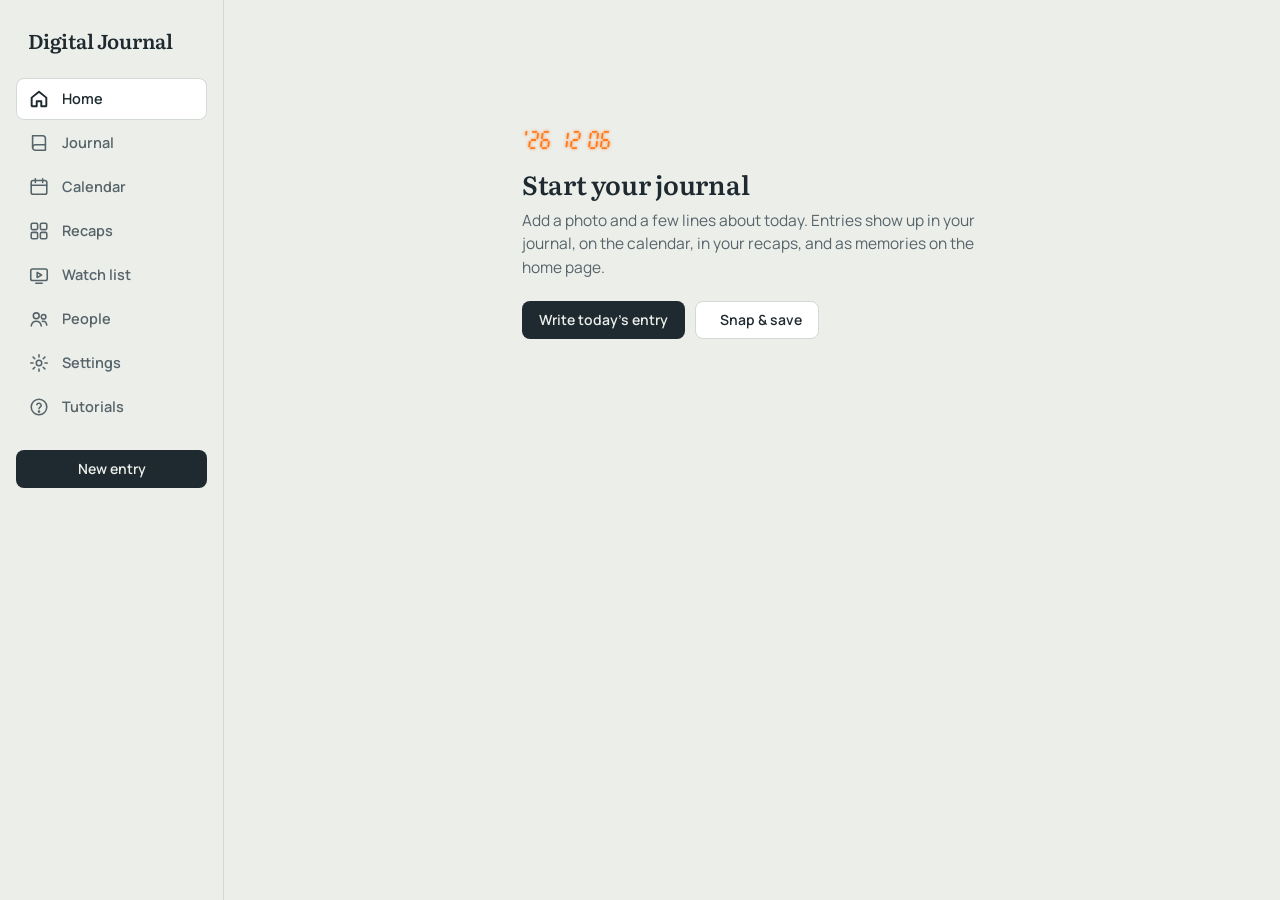
==== commit cccb45e0: "Add files via upload" ====
--- a/index.html
+++ b/index.html
@@ -67,6 +67,10 @@
         <svg viewBox="0 0 24 24" aria-hidden="true"><rect x="3.5" y="3.5" width="7" height="7" rx="1.5"/><rect x="13.5" y="3.5" width="7" height="7" rx="1.5"/><rect x="3.5" y="13.5" width="7" height="7" rx="1.5"/><rect x="13.5" y="13.5" width="7" height="7" rx="1.5"/></svg>
         <span>Recaps</span>
       </a>
+      <a class="nav-link" data-nav="watch" href="#/watch">
+        <svg viewBox="0 0 24 24" aria-hidden="true"><rect x="3" y="5.5" width="18" height="12.5" rx="2"/><path d="M8.5 21h7M10 9.2v5.6l4.8-2.8z"/></svg>
+        <span>Watch list</span>
+      </a>
       <a class="nav-link" data-nav="people" href="#/people">
         <svg viewBox="0 0 24 24" aria-hidden="true"><circle cx="9" cy="8.5" r="3.2"/><path d="M3.5 19.5c.6-3.2 2.9-5 5.5-5s4.9 1.8 5.5 5"/><circle cx="17" cy="9.5" r="2.5"/><path d="M15.8 14.6c2.3-.3 4.2 1.2 4.7 4"/></svg>
         <span>People</span>
@@ -115,7 +119,7 @@
           <svg viewBox="0 0 24 24" aria-hidden="true"><rect x="3.5" y="5.5" width="17" height="13" rx="2"/><circle cx="9" cy="10.5" r="1.6"/><path d="m4 17 5-4.5 3.5 3 3-2.5 4.5 4"/></svg>
           <span>Add photos</span>
         </label>
-        <p class="ed-hint">You can also drop or paste photos here. The first photo is the cover.</p>
+        <p class="ed-hint" id="edPhotoHint">You can also drop or paste photos here. The first photo is the cover.</p>
         <div id="edTitleWrap" class="ed-title-wrap">
           <input id="edTitle" class="ed-title title-text" type="text" placeholder="Title (optional)" maxlength="140" autocomplete="off">
         </div>
--- a/styles.css
+++ b/styles.css
@@ -366,7 +366,7 @@
 .recap-head .spacer { flex: 1; }
 .seg { display: inline-flex; padding: 3px; border-radius: 9px; background: var(--fog-2); flex-wrap: wrap; }
 .seg a, .seg button { padding: 7px 14px; border-radius: 7px; border: 0; background: transparent; cursor: pointer; font: 600 13.5px var(--sans); text-decoration: none; color: var(--ink-2); }
-.seg [aria-current="true"], .seg [aria-pressed="true"] { background: var(--paper); color: var(--ink); box-shadow: 0 0 0 1px var(--line); }
+.seg [aria-current="true"], .seg [aria-pressed="true"], .seg [aria-checked="true"] { background: var(--paper); color: var(--ink); box-shadow: 0 0 0 1px var(--line); }
 .recap-title { font: 600 clamp(40px, 8vw, 72px)/1 var(--serif); letter-spacing: -.03em; margin: 4px 0 18px; }
 .recap-summary { font: 400 clamp(19px, 2.4vw, 23px)/1.55 var(--serif); max-width: 38ch; color: var(--text); }
 .recap-summary b { font-weight: 600; color: var(--ink); }
@@ -460,10 +460,17 @@
   content: ""; position: absolute; left: 50%; top: 50%; width: 22px; height: 22px; margin: -11px;
   border-radius: 50%; border: 2.5px solid var(--ink-3); border-top-color: transparent; animation: spin .8s linear infinite;
 }
-.ed-ph .x, .ed-ph .cv { position: absolute; top: 5px; width: 26px; height: 26px; border-radius: 50%; border: 0; cursor: pointer; background: rgba(20, 26, 30, .72); color: #fff; display: grid; place-items: center; }
-.ed-ph .x { right: 5px; }
-.ed-ph .cv { left: 5px; }
-.ed-ph .x svg, .ed-ph .cv svg { width: 14px; height: 14px; stroke-width: 2.2; }
+.ed-ph .x { position: absolute; top: 5px; right: 5px; width: 26px; height: 26px; border-radius: 50%; border: 0; cursor: pointer; background: rgba(20, 26, 30, .72); color: #fff; display: grid; place-items: center; }
+.ed-ph .x svg { width: 14px; height: 14px; stroke-width: 2.2; }
+.ed-ph .cv { position: absolute; left: 4px; right: 4px; bottom: 4px; padding: 4px 3px; border: 0; border-radius: 6px; background: rgba(20, 26, 30, .78); color: #fff; font: 700 11px var(--sans); white-space: nowrap; overflow: hidden; text-overflow: ellipsis; cursor: pointer; opacity: 0; transition: opacity .15s; }
+.ed-ph:hover .cv, .ed-ph .cv:focus-visible { opacity: 1; }
+@media (hover: none) { .ed-ph .cv { opacity: 1; } }
+.ed-ph:not(.pending) { cursor: grab; touch-action: none; user-select: none; -webkit-user-select: none; }
+.ed-ph img { -webkit-user-drag: none; pointer-events: none; }
+.ed-ph.is-cover { box-shadow: 0 0 0 2.5px var(--ink); }
+.ed-ph .ed-pos { position: absolute; top: 5px; left: 5px; min-width: 20px; height: 20px; padding: 0 5px; border-radius: 10px; background: rgba(255, 255, 255, .92); color: #1E2A2F; font: 700 11px/20px var(--sans); text-align: center; }
+.ed-photos.sorting .ed-ph { cursor: grabbing; transition: transform .12s; }
+.ed-ph.dragging { opacity: .55; transform: scale(.94); box-shadow: 0 0 0 2.5px var(--sea); }
 .ed-ph .badge { position: absolute; left: 5px; bottom: 5px; padding: 2px 7px; border-radius: 4px; background: rgba(255, 255, 255, .92); color: #1E2A2F; font-size: 11px; font-weight: 700; }
 .ed-add { display: flex; align-items: center; justify-content: center; gap: 10px; margin-top: 14px; padding: 16px; border: 1.5px dashed var(--line); border-radius: 10px; cursor: pointer; font-weight: 600; color: var(--ink-2); }
 .ed-add:hover, .ed-add:focus-within { border-color: var(--ink-3); color: var(--ink); }
@@ -1383,3 +1390,111 @@
 .tut-end { margin: 22px 0 10px; display: flex; justify-content: flex-end; }
 .tut-end .tut-card { min-width: 280px; }
 @media (max-width: 560px) { .tut-step { grid-template-columns: 1fr; padding: 16px; } .tut-num { width: 30px; height: 30px; font-size: 13px; } }
+
+/* ---------- Watch list ---------- */
+.k-anime { --kc: #E5697E; } .k-movie { --kc: #E8A317; } .k-tv { --kc: #5B8DD6; }
+.w-kinds { display: flex; gap: 8px; margin-bottom: 14px; flex-wrap: wrap; }
+.w-kinds button { display: flex; align-items: center; gap: 8px; padding: 10px 16px; border-radius: 12px; border: 1px solid var(--line); background: var(--paper); font: 700 15px var(--sans); color: var(--ink-2); cursor: pointer; }
+.w-kinds button span { font-size: 18px; }
+.w-kinds button small { font-weight: 700; font-size: 12px; background: var(--fog-2); border-radius: 99px; padding: 1px 8px; color: var(--ink-2); }
+.w-kinds button[aria-selected="true"] { background: var(--ink); color: var(--fog); border-color: var(--ink); }
+.w-kinds button[aria-selected="true"] small { background: rgba(255, 255, 255, .18); color: var(--fog); }
+.w-bar { display: flex; align-items: center; gap: 10px; flex-wrap: wrap; margin-bottom: 16px; }
+.w-bar .spacer { flex: 1; }
+.w-sort { display: flex; align-items: center; gap: 8px; font-size: 13.5px; font-weight: 600; color: var(--ink-2); }
+.w-sort select { width: auto; padding: 7px 10px; font-size: 14px; }
+.w-stats { margin: -6px 0 14px; color: var(--ink-2); font-size: 14px; }
+.w-grid { display: grid; grid-template-columns: repeat(auto-fill, minmax(178px, 1fr)); gap: 16px; }
+.w-card { background: var(--paper); border-radius: 12px; overflow: hidden; box-shadow: 0 0 0 1px var(--line); display: flex; flex-direction: column; }
+.w-poster { position: relative; display: block; padding: 0; border: 0; background: none; cursor: pointer; }
+.w-img { display: block; aspect-ratio: 2 / 3; background: var(--fog-2); overflow: hidden; }
+.w-img img { width: 100%; height: 100%; object-fit: cover; display: block; }
+.w-img.ph { display: grid; place-items: center; background: linear-gradient(150deg, color-mix(in srgb, var(--kc) 45%, var(--paper)), color-mix(in srgb, var(--kc) 85%, #000)); }
+.w-img.ph b { font: 600 48px var(--serif); color: rgba(255, 255, 255, .92); }
+.w-badge { position: absolute; left: 8px; top: 8px; background: rgba(0, 0, 0, .65); color: #FFF; font-size: 11px; font-weight: 700; padding: 2px 8px; border-radius: 99px; }
+.w-card.s-finished .w-poster::after { content: "✓"; position: absolute; right: 8px; top: 8px; width: 26px; height: 26px; border-radius: 50%; background: #2F8F5B; color: #FFF; display: grid; place-items: center; font-weight: 800; font-size: 14px; }
+.w-body { padding: 10px 12px 12px; display: grid; gap: 4px; align-content: start; flex: 1; }
+.w-title { font: 600 15.5px/1.3 var(--serif); display: -webkit-box; -webkit-line-clamp: 2; -webkit-box-orient: vertical; overflow: hidden; }
+.w-meta, .w-when { color: var(--ink-2); font-size: 12.5px; }
+.w-ep { display: flex; align-items: center; justify-content: space-between; gap: 6px; margin-top: 4px; padding: 4px; border-radius: 9px; background: var(--fog); font-size: 13.5px; }
+.icon-btn.sm { width: 30px; height: 30px; font-size: 17px; font-weight: 700; }
+.w-act { margin-top: 6px; width: 100%; padding: 8px 10px; font-size: 13.5px; }
+.w-empty { padding: 40px 20px; }
+.w-empty p { margin-bottom: 14px; color: var(--ink-2); }
+/* Stars with fractions: the gold layer is cut to the rating */
+.w-rate { display: inline-flex; align-items: center; gap: 8px; margin-top: 6px; }
+.stars { position: relative; display: inline-block; font-size: 22px; line-height: 1; letter-spacing: 1px; cursor: pointer; user-select: none; -webkit-user-select: none; touch-action: manipulation; }
+.w-rate.big .stars { font-size: 34px; }
+.rs-bg { color: color-mix(in srgb, var(--ink) 16%, transparent); }
+.rs-fg { position: absolute; inset: 0; width: var(--r, 0%); overflow: hidden; white-space: nowrap; color: #F2B32E; text-shadow: 0 1px 0 rgba(0, 0, 0, .08); }
+.stars.preview .rs-fg { color: #F7C95C; }
+.stars:focus-visible { outline: 2px solid var(--sea); outline-offset: 3px; border-radius: 4px; }
+.rv { font-size: 14px; font-variant-numeric: tabular-nums; color: var(--ink); min-width: 30px; }
+.w-rate.big .rv { font-size: 20px; }
+/* Home strip */
+.w-strip { display: flex; gap: 12px; overflow-x: auto; padding-bottom: 4px; scrollbar-width: thin; }
+.w-mini { flex: none; width: 112px; display: grid; gap: 4px; padding: 0; border: 0; background: none; text-align: left; cursor: pointer; color: var(--ink); }
+.w-mini .w-img { border-radius: 9px; box-shadow: 0 0 0 1px var(--line); }
+.w-mini b { font-size: 13px; line-height: 1.25; display: -webkit-box; -webkit-line-clamp: 2; -webkit-box-orient: vertical; overflow: hidden; }
+.w-mini small { font-size: 11.5px; color: var(--ink-2); }
+/* Add dialog */
+.w-dlg { width: min(560px, 100vw - 24px); }
+.wa-kinds { width: 100%; }
+.wa-kinds button { flex: 1; }
+.wa-kinds button[aria-checked="true"] { background: var(--paper); color: var(--ink); box-shadow: 0 0 0 1px var(--line); }
+.wa-note { font-size: 13px; margin: 6px 0 8px; min-height: 18px; }
+.wa-results { display: grid; gap: 6px; max-height: 330px; overflow-y: auto; }
+.wa-r { display: flex; gap: 12px; align-items: center; text-align: left; padding: 6px; border-radius: 10px; border: 1px solid var(--line); background: var(--paper); cursor: pointer; color: var(--ink); }
+.wa-r:hover { border-color: var(--ink-3); }
+.wa-r.on { border-color: var(--ink); box-shadow: inset 0 0 0 1px var(--ink); background: color-mix(in srgb, var(--sea) 8%, var(--paper)); }
+.wa-r img, .wa-noimg { flex: none; width: 46px; height: 68px; border-radius: 6px; object-fit: cover; background: var(--fog-2); }
+.wa-noimg { display: grid; place-items: center; font: 600 22px var(--serif); color: var(--ink-2); }
+.wa-noimg.k-anime, .wa-noimg.k-movie, .wa-noimg.k-tv { background: color-mix(in srgb, var(--kc) 30%, var(--paper)); }
+.wa-txt { display: grid; gap: 2px; min-width: 0; }
+.wa-txt b { font-size: 14.5px; }
+.wa-txt small { color: var(--ink-2); font-size: 12.5px; overflow: hidden; text-overflow: ellipsis; white-space: nowrap; }
+.wa-r.manual { border-style: dashed; }
+.wa-status { margin-top: 16px; }
+.wa-st { display: grid; grid-template-columns: 1fr 1fr; gap: 8px; }
+.wa-st button { display: grid; gap: 2px; text-align: left; padding: 12px 14px; border-radius: 12px; border: 1px solid var(--line); background: var(--paper); cursor: pointer; color: var(--ink); }
+.wa-st button b { font-size: 15px; }
+.wa-st button small { color: var(--ink-2); font-size: 12.5px; }
+.wa-st button[aria-pressed="true"] { border-color: var(--ink); box-shadow: inset 0 0 0 1.5px var(--ink); }
+/* Details dialog */
+.wd-top { display: flex; gap: 16px; align-items: flex-start; }
+.wd-poster { position: relative; flex: none; width: 130px; cursor: pointer; border-radius: 10px; overflow: hidden; box-shadow: 0 0 0 1px var(--line); }
+.wd-poster > span:last-child { position: absolute; left: 0; right: 0; bottom: 0; padding: 6px; background: rgba(0, 0, 0, .6); color: #FFF; font-size: 12px; font-weight: 700; text-align: center; opacity: 0; transition: opacity .15s; }
+.wd-poster:hover > span:last-child { opacity: 1; }
+.wd-head { display: grid; gap: 6px; min-width: 0; flex: 1; }
+.wd-name { font: 600 20px var(--serif); width: 100%; }
+.wd-genres { display: flex; flex-wrap: wrap; gap: 6px; }
+.wd-genres .pill { padding: 2px 10px; }
+.wd-over { margin-top: 12px; font-size: 14px; line-height: 1.55; color: var(--text); }
+.wd-dates, .wd-eps { display: grid; grid-template-columns: 1fr 1fr; gap: 10px; margin-top: 16px; }
+.wd-rate { display: flex; align-items: center; gap: 14px; }
+.wd-notes { width: 100%; resize: vertical; font: 400 15px/1.5 var(--sans); }
+.wd-hist { margin-top: 10px; font-size: 13px; }
+/* Watch calendar */
+.wc-month { font: 600 24px var(--serif); }
+.wc-legend { display: flex; gap: 12px; font-size: 13px; color: var(--ink-2); font-weight: 600; }
+.wc-legend i { display: inline-block; width: 12px; height: 12px; border-radius: 3px; background: var(--kc); margin-right: 5px; vertical-align: -1px; }
+.wc { background: var(--paper); border-radius: 12px; box-shadow: 0 0 0 1px var(--line); overflow: hidden; margin-top: 12px; }
+.wc-head, .wc-days, .wc-lane { display: grid; grid-template-columns: repeat(7, minmax(0, 1fr)); }
+.wc-head span { padding: 8px; font-size: 12px; font-weight: 700; color: var(--ink-2); text-transform: uppercase; letter-spacing: .04em; border-bottom: 1px solid var(--line); }
+.wc-week { min-height: 104px; border-bottom: 1px solid var(--line); padding-bottom: 6px; background-image: linear-gradient(90deg, var(--line) 1px, transparent 1px); background-size: calc(100% / 7) 100%; }
+.wc-week:last-child { border-bottom: 0; }
+.wc-days span { padding: 6px 8px 4px; font-size: 13px; font-weight: 700; color: var(--ink); }
+.wc-days span.out { color: var(--ink-3); font-weight: 500; }
+.wc-days span.today { color: var(--sea); }
+.wc-days span.today::after { content: " • today"; font-size: 11px; font-weight: 600; }
+.wc-lane { margin-top: 3px; }
+.wc-bar { display: flex; align-items: center; gap: 6px; height: 26px; margin: 0 4px; padding: 0 8px 0 3px; border: 0; border-radius: 13px; background: color-mix(in srgb, var(--kc) 26%, var(--paper)); box-shadow: inset 0 0 0 1px color-mix(in srgb, var(--kc) 55%, transparent); color: var(--ink); font: 600 12.5px var(--sans); cursor: pointer; min-width: 0; text-align: left; }
+.wc-bar:hover { background: color-mix(in srgb, var(--kc) 40%, var(--paper)); }
+.wc-bar.cont { border-top-left-radius: 0; border-bottom-left-radius: 0; margin-left: 0; padding-left: 8px; }
+.wc-bar.more { border-top-right-radius: 0; border-bottom-right-radius: 0; margin-right: 0; }
+.wc-bar.open { background-image: linear-gradient(90deg, transparent 70%, color-mix(in srgb, var(--kc) 10%, var(--paper))); }
+.wc-th { flex: none; width: 20px; height: 20px; border-radius: 50%; overflow: hidden; background: color-mix(in srgb, var(--kc) 50%, var(--paper)); }
+.wc-th img { width: 100%; height: 100%; object-fit: cover; display: block; }
+.wc-t { overflow: hidden; text-overflow: ellipsis; white-space: nowrap; min-width: 0; }
+@media (max-width: 640px) { .wc-bar { font-size: 11px; height: 22px; } .wc-th { display: none; } .w-grid { grid-template-columns: repeat(auto-fill, minmax(140px, 1fr)); gap: 10px; } .wd-poster { width: 96px; } }
+@media (max-width: 640px) { .w-kinds { gap: 6px; } .w-kinds button { padding: 7px 11px; font-size: 13.5px; gap: 6px; } .w-kinds button span { font-size: 15px; } .w-sort select { padding: 6px 8px; } }
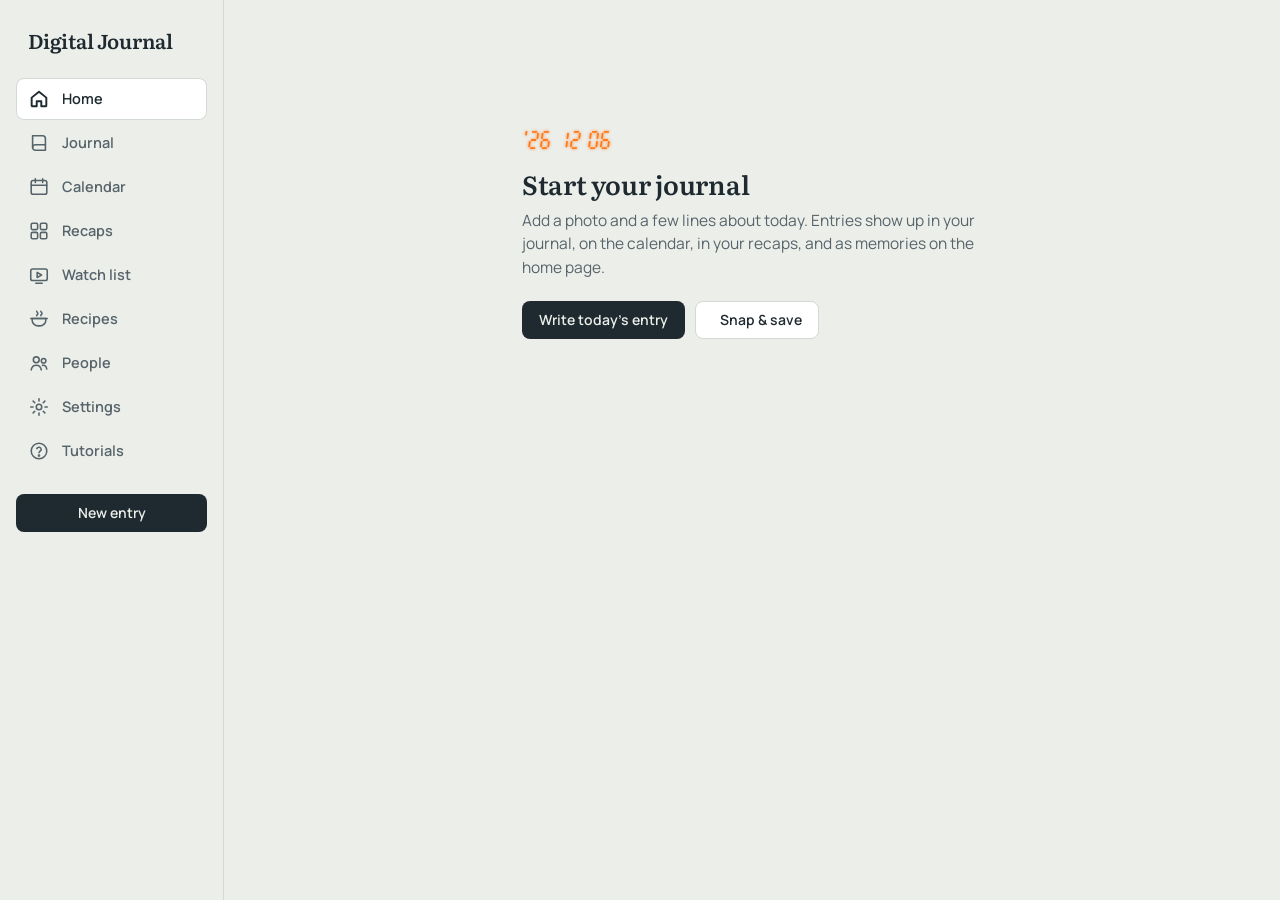
==== commit 584eface: "Add files via upload" ====
--- a/index.html
+++ b/index.html
@@ -71,6 +71,10 @@
         <svg viewBox="0 0 24 24" aria-hidden="true"><rect x="3" y="5.5" width="18" height="12.5" rx="2"/><path d="M8.5 21h7M10 9.2v5.6l4.8-2.8z"/></svg>
         <span>Watch list</span>
       </a>
+      <a class="nav-link" data-nav="recipes" href="#/recipes">
+        <svg viewBox="0 0 24 24" aria-hidden="true"><path d="M4.5 11.5h15v1.5a6.5 6.5 0 0 1-6.5 6.5h-2A6.5 6.5 0 0 1 4.5 13z"/><path d="M3 11.5h18M9.5 8.5c0-1.3 1.2-1.3 1.2-2.6S9.5 4.6 9.5 3.5M14 8.5c0-1.3 1.2-1.3 1.2-2.6S14 4.6 14 3.5"/></svg>
+        <span>Recipes</span>
+      </a>
       <a class="nav-link" data-nav="people" href="#/people">
         <svg viewBox="0 0 24 24" aria-hidden="true"><circle cx="9" cy="8.5" r="3.2"/><path d="M3.5 19.5c.6-3.2 2.9-5 5.5-5s4.9 1.8 5.5 5"/><circle cx="17" cy="9.5" r="2.5"/><path d="M15.8 14.6c2.3-.3 4.2 1.2 4.7 4"/></svg>
         <span>People</span>
--- a/styles.css
+++ b/styles.css
@@ -1498,3 +1498,188 @@
 .wc-t { overflow: hidden; text-overflow: ellipsis; white-space: nowrap; min-width: 0; }
 @media (max-width: 640px) { .wc-bar { font-size: 11px; height: 22px; } .wc-th { display: none; } .w-grid { grid-template-columns: repeat(auto-fill, minmax(140px, 1fr)); gap: 10px; } .wd-poster { width: 96px; } }
 @media (max-width: 640px) { .w-kinds { gap: 6px; } .w-kinds button { padding: 7px 11px; font-size: 13.5px; gap: 6px; } .w-kinds button span { font-size: 15px; } .w-sort select { padding: 6px 8px; } }
+
+/* ---------- Moving memories strip (Home) ---------- */
+.mstrip { position: relative; overflow: hidden; height: 220px; contain: layout paint;
+  -webkit-mask-image: linear-gradient(90deg, transparent 0, #000 6%, #000 94%, transparent 100%);
+          mask-image: linear-gradient(90deg, transparent 0, #000 6%, #000 94%, transparent 100%); }
+.mstrack { position: absolute; inset: 0; }
+.mstile { position: absolute; left: 0; top: 0; display: block; border-radius: 10px; overflow: hidden; background: var(--fog-2);
+  box-shadow: 0 0 0 1px var(--line), 0 6px 16px rgba(0, 0, 0, .08); will-change: transform; backface-visibility: hidden; transition: opacity .9s ease; }
+.mstile.entering { opacity: 0; }
+.mstile img { width: 100%; height: 100%; object-fit: cover; opacity: 0; transition: opacity .5s ease, transform .5s ease; }
+.mstile img.loaded { opacity: 1; }
+.mstile:hover img, .mstile:focus-visible img { transform: scale(1.05); }
+.ms-cap { position: absolute; left: 0; right: 0; bottom: 0; padding: 22px 10px 8px; display: grid; gap: 1px; color: #fff;
+  background: linear-gradient(transparent, rgba(0, 0, 0, .65)); opacity: 0; transform: translateY(6px); transition: opacity .25s, transform .25s; }
+.ms-cap b { font: 600 13px/1.25 var(--sans); white-space: nowrap; overflow: hidden; text-overflow: ellipsis; }
+.ms-cap small { font-size: 11.5px; opacity: .85; }
+.mstile:hover .ms-cap, .mstile:focus-visible .ms-cap { opacity: 1; transform: none; }
+.mstile:focus-visible { outline: 3px solid var(--sea); outline-offset: -3px; }
+@media (hover: none) { .ms-cap { opacity: 1; transform: none; } }
+
+/* ---------- Recipes ---------- */
+.r-tools { display: grid; gap: 12px; margin-bottom: 22px; }
+.r-search { width: 100%; max-width: 520px; }
+.r-cats { display: flex; gap: 8px; flex-wrap: wrap; }
+.r-cats button { border: 1px solid var(--line); background: var(--paper); color: var(--ink-2); border-radius: 999px; padding: 6px 13px; font: 600 13px var(--sans); cursor: pointer; }
+.r-cats button small { color: var(--ink-3); font-weight: 600; margin-left: 3px; }
+.r-cats button[aria-pressed="true"] { background: var(--ink); color: var(--fog); border-color: var(--ink); }
+.r-cats button[aria-pressed="true"] small { color: inherit; opacity: .7; }
+.r-grid { display: grid; grid-template-columns: repeat(auto-fill, minmax(220px, 1fr)); gap: 16px; }
+.r-card { display: flex; flex-direction: column; text-decoration: none; color: var(--ink); background: var(--paper); border-radius: 12px; overflow: hidden; box-shadow: 0 0 0 1px var(--line); transition: box-shadow .15s, transform .15s; }
+.r-card:hover { box-shadow: 0 0 0 1px var(--ink-3), 0 8px 20px rgba(0, 0, 0, .08); transform: translateY(-2px); }
+.r-img { position: relative; display: grid; place-items: center; aspect-ratio: 4 / 3; background: var(--fog-2); overflow: hidden; }
+.r-img img { width: 100%; height: 100%; object-fit: cover; opacity: 0; transition: opacity .35s; }
+.r-img img.loaded { opacity: 1; }
+.r-img.sm { width: 52px; aspect-ratio: 1; border-radius: 8px; flex: none; }
+.r-noimg { font-size: 42px; opacity: .55; display: grid; place-items: center; gap: 4px; text-align: center; }
+.r-noimg small { font: 600 13px var(--sans); color: var(--ink-2); }
+.r-img.sm .r-noimg { font-size: 22px; }
+.r-fav { position: absolute; top: 8px; right: 8px; background: rgba(0, 0, 0, .55); color: #FFD25A; border-radius: 999px; width: 28px; height: 28px; display: grid; place-items: center; font-size: 15px; }
+.r-body { padding: 12px 14px 14px; display: grid; gap: 4px; }
+.r-body b { font: 600 18px/1.25 var(--serif); }
+.r-body small { color: var(--ink-2); font-size: 13px; }
+.r-chips { display: flex; flex-wrap: wrap; gap: 5px; margin-top: 4px; }
+.r-chips span { font: 600 11.5px var(--sans); background: var(--fog-2); color: var(--ink-2); padding: 3px 9px; border-radius: 999px; }
+
+.rv-bar { display: flex; align-items: center; gap: 10px; flex-wrap: wrap; margin-bottom: 18px; }
+.rv-bar .spacer { flex: 1; }
+.rv-bar h1 { font: 600 24px var(--serif); }
+.rv-bar.end { justify-content: flex-end; margin: 18px 0 40px; }
+.rv { background: var(--paper); border-radius: 14px; box-shadow: 0 0 0 1px var(--line); overflow: hidden; }
+.rv-hero { display: grid; grid-template-columns: minmax(0, 1fr); }
+.rv-hero:has(.rv-img) { grid-template-columns: minmax(0, 1.1fr) minmax(0, 1fr); }
+.rv-img { display: block; background: var(--fog-2); min-height: 260px; max-height: 440px; overflow: hidden; }
+.rv-img img { width: 100%; height: 100%; object-fit: cover; opacity: 0; transition: opacity .35s; }
+.rv-img img.loaded { opacity: 1; }
+.rv-head { padding: 26px 28px; display: grid; gap: 14px; align-content: start; }
+.rv-head h1 { font: 600 clamp(28px, 4vw, 40px)/1.1 var(--serif); letter-spacing: -.02em; }
+.rv-facts { display: flex; flex-wrap: wrap; gap: 10px; }
+.rv-facts > span { display: grid; gap: 2px; background: var(--fog); border-radius: 10px; padding: 9px 14px; min-width: 84px; }
+.rv-facts small { font: 600 11.5px var(--sans); color: var(--ink-3); text-transform: uppercase; letter-spacing: .05em; }
+.rv-facts b { font: 600 16px var(--sans); }
+.rv-serv .row-tight { gap: 8px; }
+.rv-serv b { min-width: 22px; text-align: center; }
+.rv-acts .btn[aria-pressed="true"] { color: #B07A00; border-color: #E2B33D; }
+.rv-cols { display: grid; grid-template-columns: minmax(240px, 1fr) minmax(0, 1.6fr); gap: 0; border-top: 1px solid var(--line); }
+.rv-cols h2, .rv-notes h2 { font: 600 20px var(--serif); margin-bottom: 14px; }
+.rv-ingr { padding: 24px 26px; background: var(--fog); }
+.rv-steps { padding: 24px 28px; }
+.ri-list { list-style: none; margin: 0 0 12px; padding: 0; display: grid; gap: 2px; }
+.ri-list label { display: flex; gap: 10px; align-items: flex-start; padding: 7px 4px; border-radius: 6px; cursor: pointer; line-height: 1.4; }
+.ri-list input { margin-top: 3px; accent-color: var(--sea); width: 17px; height: 17px; flex: none; }
+.ri-list li.got span { text-decoration: line-through; color: var(--ink-3); }
+.ri-q { font-weight: 700; }
+.rs-list { list-style: none; margin: 0; padding: 0; display: grid; gap: 18px; }
+.rs-list li { display: grid; grid-template-columns: 32px 1fr; gap: 12px; }
+.rs-list p { line-height: 1.6; color: var(--text); }
+.rs-n { width: 30px; height: 30px; border-radius: 50%; background: var(--sea); color: #fff; display: grid; place-items: center; font: 700 14px var(--sans); flex: none; }
+.rs-timer { margin-top: 8px; padding: 6px 12px; font-size: 13px; }
+.rv-notes { padding: 22px 28px; border-top: 1px solid var(--line); }
+.rv-notes p { line-height: 1.6; color: var(--text); }
+.rv-src { padding: 0 28px 22px; color: var(--ink-2); font-size: 14px; }
+.rv-danger { margin: 26px 0 50px; text-align: right; }
+@media (max-width: 760px) {
+  .rv-hero:has(.rv-img) { grid-template-columns: 1fr; }
+  .rv-img { min-height: 200px; max-height: 300px; }
+  .rv-cols { grid-template-columns: 1fr; }
+  .rv-head, .rv-ingr, .rv-steps { padding: 20px; }
+}
+
+/* Recipe editor */
+.recipe-edit .panel { margin-bottom: 16px; }
+.recipe-edit .panel h2 { font: 600 19px var(--serif); }
+.re-top { display: grid; grid-template-columns: 180px 1fr; gap: 20px; align-items: start; }
+.re-photo { display: grid; place-items: center; aspect-ratio: 1; border-radius: 12px; background: var(--fog-2); overflow: hidden; cursor: pointer; border: 1px dashed var(--line); }
+.re-photo img { width: 100%; height: 100%; object-fit: cover; opacity: 0; transition: opacity .3s; }
+.re-photo img.loaded { opacity: 1; }
+.re-photo .r-noimg { font-size: 34px; }
+.re-fields { display: grid; gap: 14px; }
+.re-title { font: 600 22px var(--serif); width: 100%; }
+.re-nums { display: grid; grid-template-columns: repeat(3, minmax(0, 120px)); gap: 12px; }
+.re-cats { display: flex; flex-wrap: wrap; gap: 6px; }
+.re-cats .chip { padding: 5px 12px; font-size: 13px; }
+.re-h { display: flex; align-items: baseline; justify-content: space-between; gap: 12px; flex-wrap: wrap; margin-bottom: 4px; }
+.recipe-edit .panel > .muted { font-size: 13px; margin-bottom: 12px; }
+.re-ingr, .re-steps { display: grid; gap: 8px; margin-bottom: 12px; }
+.re-row { display: grid; grid-template-columns: 22px 80px 128px minmax(140px, 1.4fr) minmax(100px, 1fr) 30px; gap: 8px; align-items: center; background: var(--paper); border-radius: 8px; transition: box-shadow .15s, background .15s; }
+.re-row .text-input { width: 100%; min-width: 0; padding-top: 8px; padding-bottom: 8px; }
+.re-row.re-step { grid-template-columns: 22px 30px minmax(0, 1fr) 92px 30px; align-items: start; }
+.re-row.re-step .re-grip, .re-row.re-step .rs-n, .re-row.re-step .icon-btn { margin-top: 10px; }
+.re-row.dragging { background: var(--fog); box-shadow: 0 0 0 2px var(--sea), 0 10px 24px rgba(0, 0, 0, .15); position: relative; z-index: 2; }
+.re-grip { cursor: grab; color: var(--ink-3); font-size: 18px; text-align: center; user-select: none; touch-action: none; line-height: 1; padding: 6px 0; }
+.re-grip:hover { color: var(--ink); }
+.re-row.dragging .re-grip { cursor: grabbing; }
+.re-stext { resize: none; line-height: 1.5; overflow: hidden; }
+.re-tmr { display: flex; align-items: center; gap: 4px; font-size: 15px; color: var(--ink-2); margin-top: 4px; }
+.re-tmr input { padding: 7px 6px !important; text-align: center; }
+.re-namewrap { position: relative; min-width: 0; }
+.re-sugg { position: absolute; z-index: 20; left: 0; right: 0; top: calc(100% + 4px); background: var(--paper); border-radius: 10px; box-shadow: 0 0 0 1px var(--line), 0 12px 28px rgba(0, 0, 0, .16); padding: 4px; display: grid; max-height: 280px; overflow-y: auto; }
+.re-sugg[hidden] { display: none; }
+.re-sg { display: flex; justify-content: space-between; gap: 8px; text-align: left; border: 0; background: none; padding: 8px 10px; border-radius: 7px; font: 500 14px var(--sans); color: var(--ink); cursor: pointer; }
+.re-sg small { color: var(--sea); font-weight: 600; font-size: 11.5px; }
+.re-sg:hover, .re-sg.on { background: var(--fog-2); }
+.re-notes { resize: vertical; line-height: 1.5; }
+@media (max-width: 760px) {
+  .re-top { grid-template-columns: 1fr; }
+  .re-photo { aspect-ratio: 16 / 9; }
+  .re-row { grid-template-columns: 22px 70px minmax(0, 1fr) 30px; }
+  .re-row .re-namewrap { grid-column: 2 / 4; grid-row: 2; }
+  .re-row .re-note { grid-column: 2 / 4; grid-row: 3; }
+  .re-row { padding-bottom: 8px; border-bottom: 1px solid var(--line); border-radius: 0; }
+  .re-row.re-step { grid-template-columns: 22px 30px minmax(0, 1fr) 30px; }
+  .re-row.re-step .re-tmr { grid-column: 3; grid-row: 2; }
+}
+
+/* Copy steps dialog */
+.rc-list { display: grid; gap: 6px; }
+.rc-r { display: flex; align-items: center; gap: 12px; text-align: left; border: 1px solid var(--line); background: var(--paper); border-radius: 10px; padding: 8px; cursor: pointer; color: var(--ink); }
+.rc-r:hover { border-color: var(--ink-3); background: var(--fog); }
+.rc-r b { display: block; font: 600 15px var(--sans); }
+.rc-r small { color: var(--ink-2); }
+.rc-items { display: grid; gap: 4px; }
+.rc-item { display: flex; gap: 10px; align-items: flex-start; padding: 8px; border-radius: 8px; cursor: pointer; line-height: 1.45; font-size: 14.5px; }
+.rc-item:hover { background: var(--fog); }
+.rc-item input { margin-top: 4px; accent-color: var(--sea); flex: none; }
+.rc-item .rs-n { width: 24px; height: 24px; font-size: 12px; }
+
+/* Cooking mode */
+.cook { position: fixed; inset: 0; z-index: 60; background: var(--fog); color: var(--ink); display: grid; grid-template-rows: auto 1fr auto; grid-template-columns: 1fr; }
+.cook[hidden] { display: none; }
+.ck-top, .ck-foot { display: flex; align-items: center; gap: 12px; padding: 14px 20px; padding-top: max(14px, env(safe-area-inset-top)); }
+.ck-top b { flex: 1; text-align: center; font: 600 17px var(--serif); white-space: nowrap; overflow: hidden; text-overflow: ellipsis; }
+.ck-foot { padding-bottom: max(16px, env(safe-area-inset-bottom)); justify-content: space-between; }
+.ck-foot .btn { min-width: 120px; justify-content: center; padding: 13px 20px; font-size: 16px; }
+.ck-main { display: grid; align-content: center; justify-items: center; gap: 22px; padding: 20px 6vw; text-align: center; overflow-y: auto; }
+.ck-n { font: 700 14px var(--sans); color: var(--sea); text-transform: uppercase; letter-spacing: .08em; }
+.ck-text { font: 500 clamp(24px, 3.6vw, 40px)/1.4 var(--serif); max-width: 900px; }
+.ck-big { padding: 14px 26px; font-size: 18px; }
+.ck-dots { display: flex; gap: 6px; flex-wrap: wrap; justify-content: center; }
+.ck-dots i { width: 9px; height: 9px; border-radius: 50%; background: var(--line); }
+.ck-dots i.done { background: var(--ink-3); }
+.ck-dots i.on { background: var(--sea); transform: scale(1.3); }
+.ck-ingr { position: absolute; top: 64px; right: 0; bottom: 80px; width: min(360px, 90vw); background: var(--paper); box-shadow: -10px 0 30px rgba(0, 0, 0, .15); padding: 20px; overflow-y: auto; transform: translateX(105%); transition: transform .25s ease; z-index: 2; border-radius: 12px 0 0 12px; }
+.cook.show-ingr .ck-ingr { transform: none; }
+.ck-ingr h3 { font: 600 18px var(--serif); margin-bottom: 10px; }
+.ck-ingr ul { list-style: none; padding: 0; margin: 0; display: grid; gap: 4px; }
+.ck-ingr label { display: flex; gap: 10px; padding: 6px 2px; font-size: 16px; line-height: 1.4; cursor: pointer; }
+.ck-ingr input { accent-color: var(--sea); width: 18px; height: 18px; margin-top: 2px; flex: none; }
+.ck-ingr input:checked + span { text-decoration: line-through; color: var(--ink-3); }
+
+/* Kitchen timers */
+.timer-bar { position: fixed; z-index: 70; right: 16px; bottom: calc(var(--tab-h) + var(--safe-b) + 16px); display: grid; gap: 8px; }
+.tm { position: relative; overflow: hidden; display: grid; grid-template-columns: auto 1fr auto; align-items: center; gap: 4px 10px; min-width: 210px; background: var(--ink); color: var(--fog); border-radius: 12px; padding: 10px 10px 10px 14px; box-shadow: 0 10px 26px rgba(0, 0, 0, .25); }
+.tm::before { content: ""; position: absolute; left: 0; bottom: 0; height: 3px; width: var(--p); background: var(--sea); transition: width .5s linear; }
+.tm b { font: 700 20px var(--sans); font-variant-numeric: tabular-nums; }
+.tm small { font-size: 12.5px; opacity: .8; white-space: nowrap; overflow: hidden; text-overflow: ellipsis; max-width: 180px; }
+.tm button { border: 0; background: rgba(255, 255, 255, .12); color: inherit; width: 26px; height: 26px; border-radius: 50%; cursor: pointer; }
+.tm.done { background: #C0392B; animation: tmPulse 1s ease-in-out infinite; }
+@keyframes tmPulse { 50% { transform: scale(1.04); } }
+
+@media print {
+  .rv-bar, .rv-danger, .rv-acts, .rs-timer, .rv-serv button, .timer-bar, .ri-list input { display: none !important; }
+  .rv { box-shadow: none; }
+  .rv-ingr { background: none; }
+  .rv-img { max-height: 260px; }
+}
